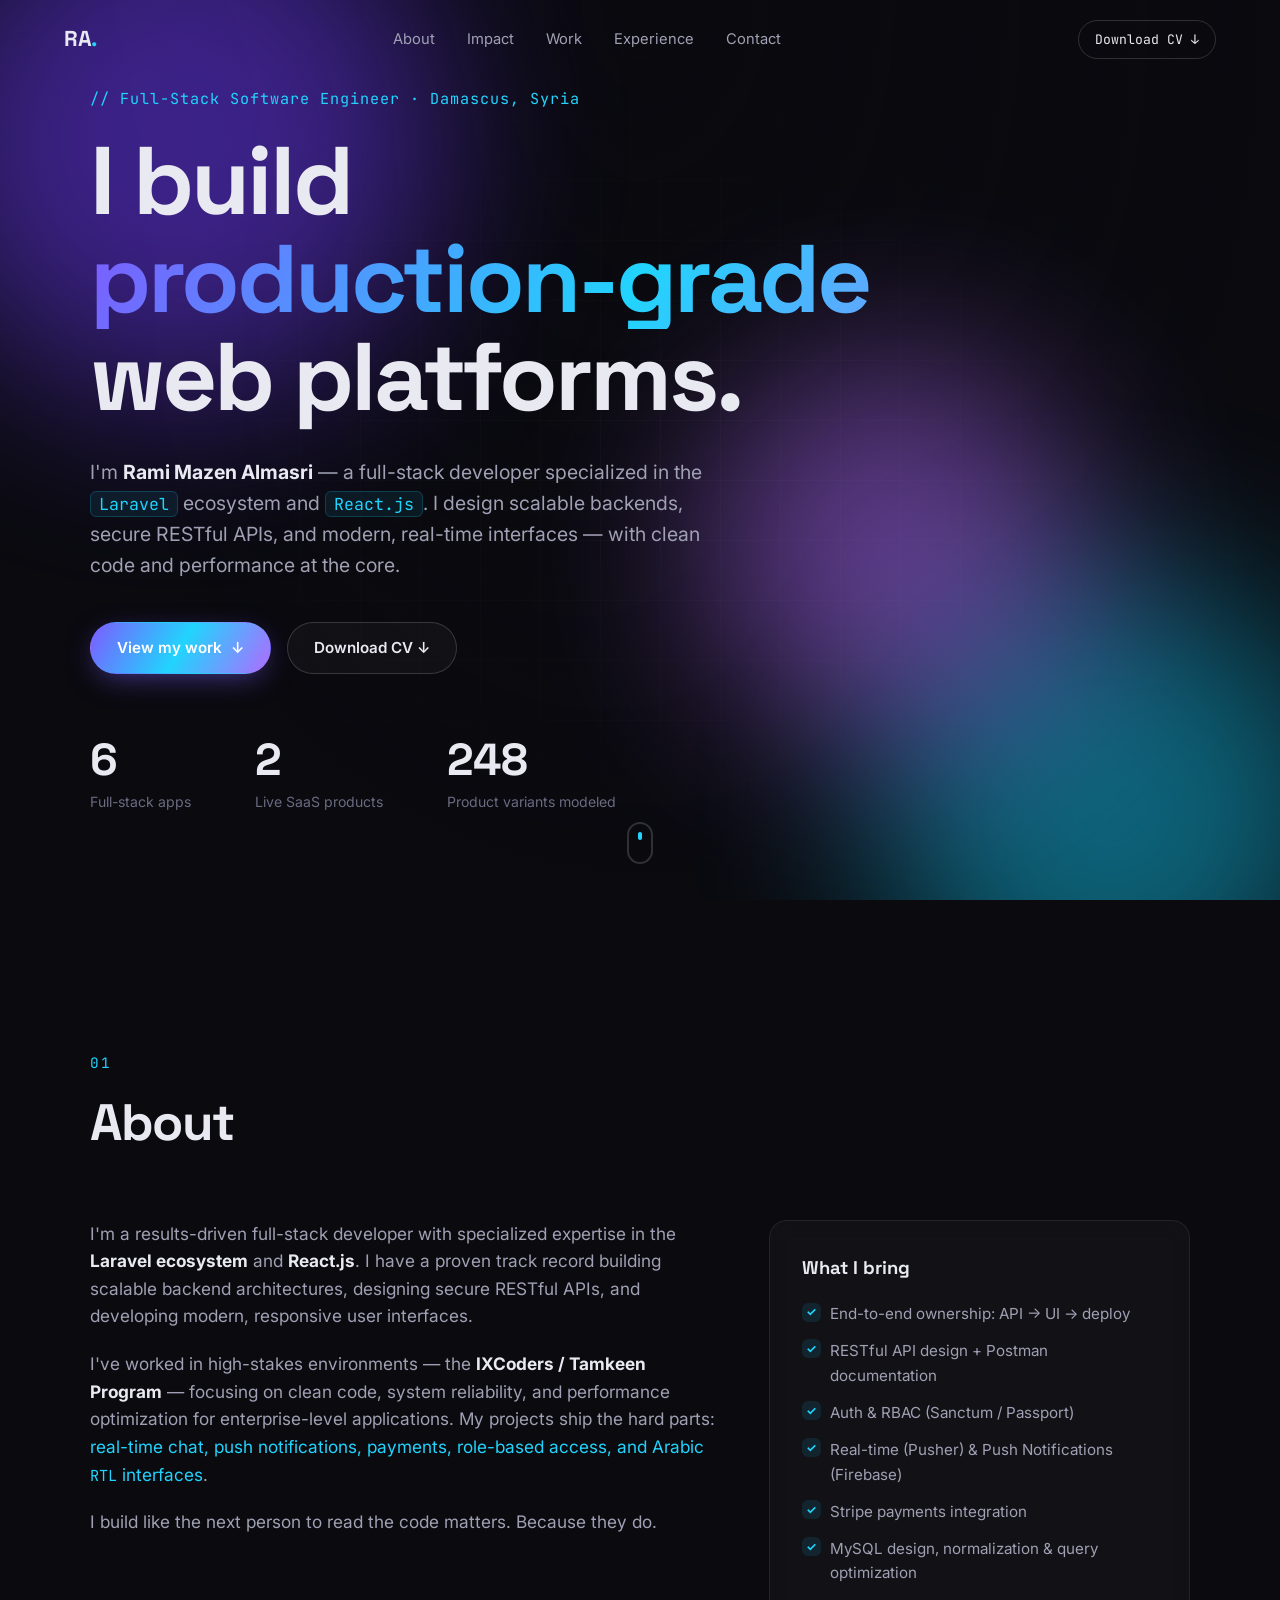
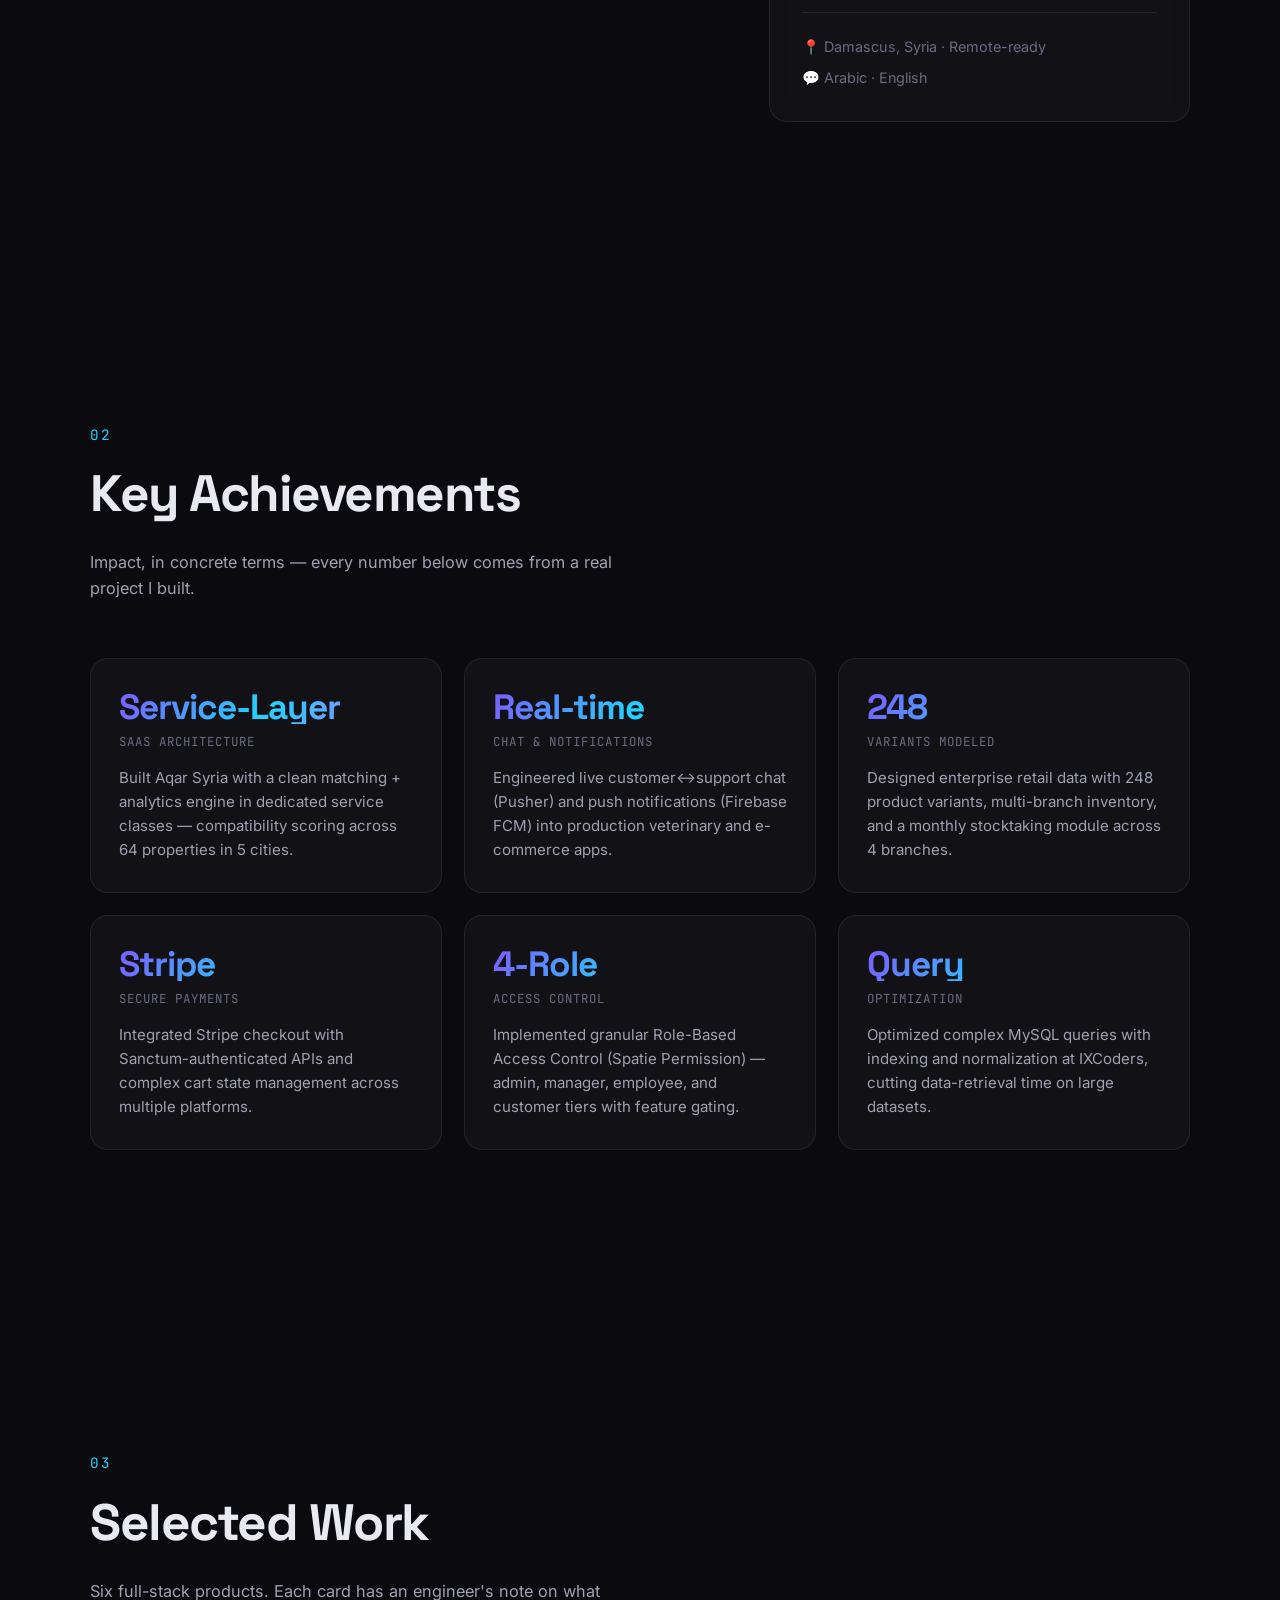
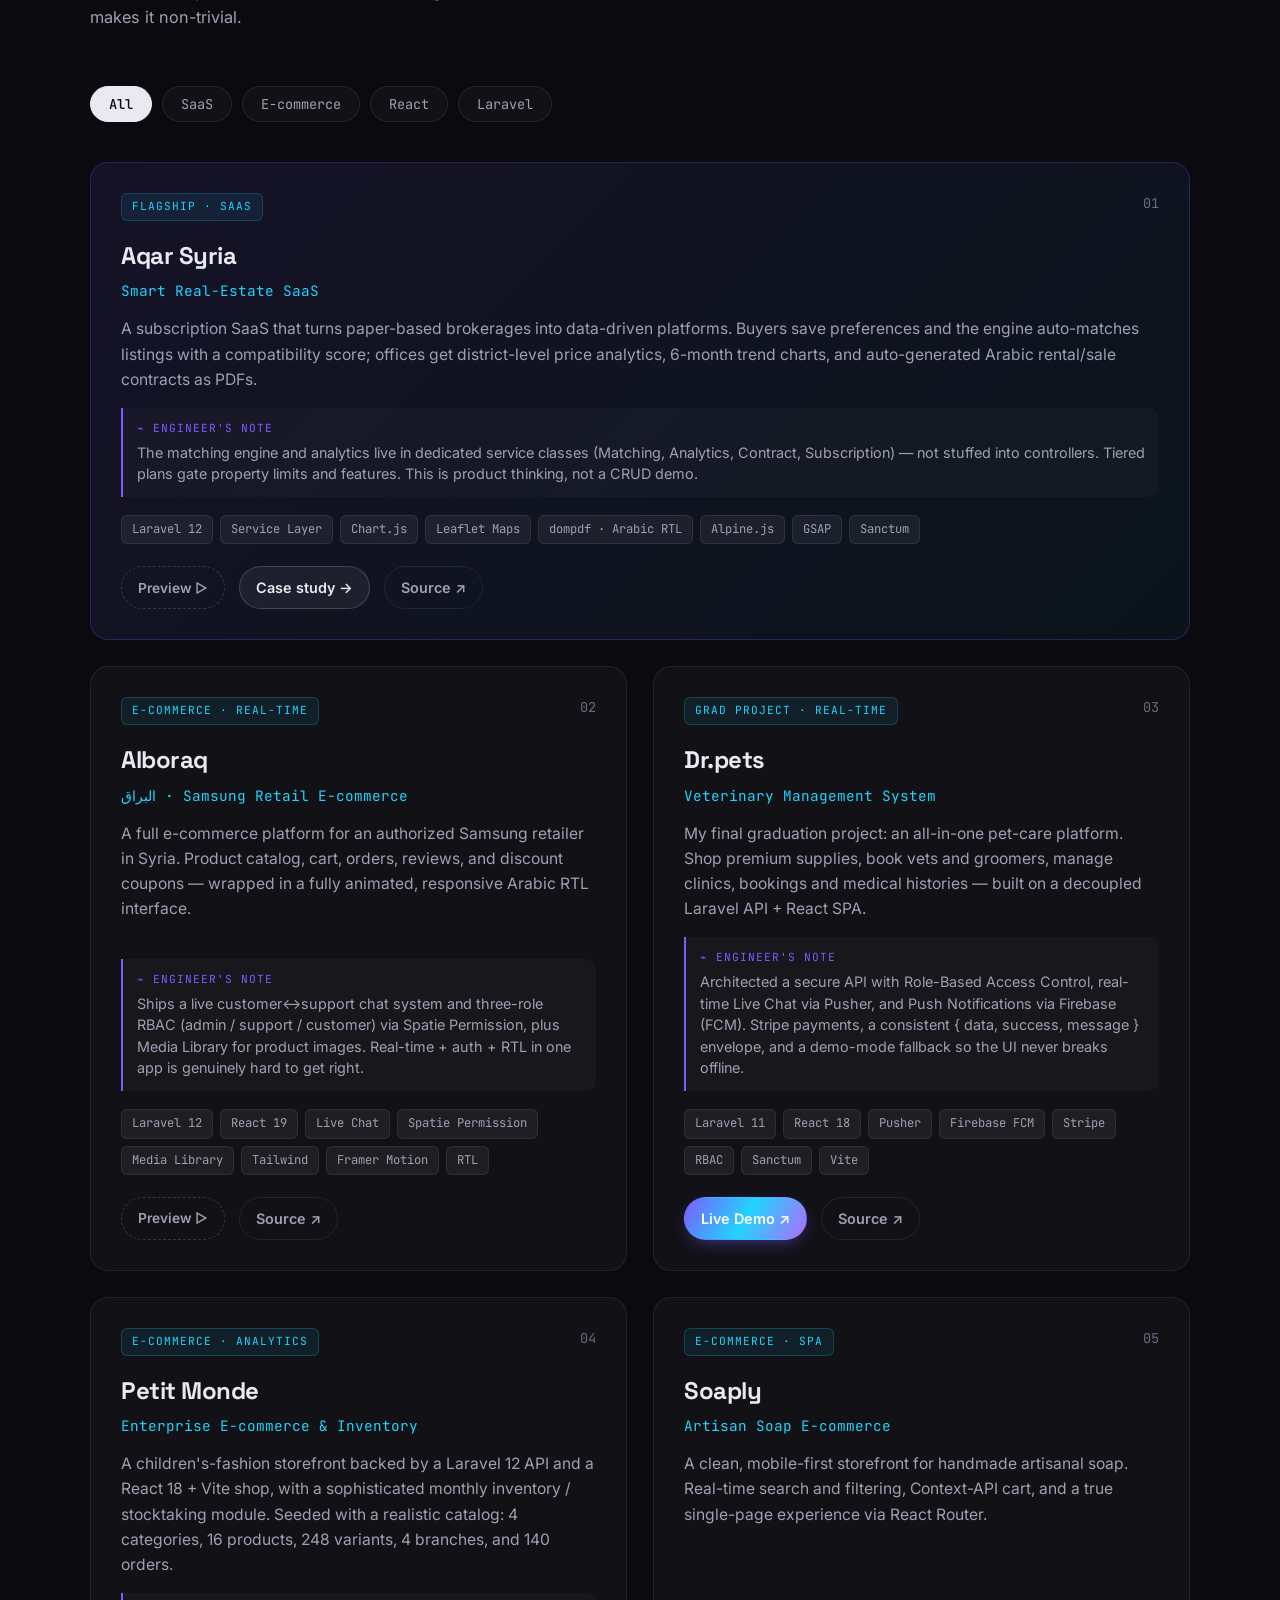
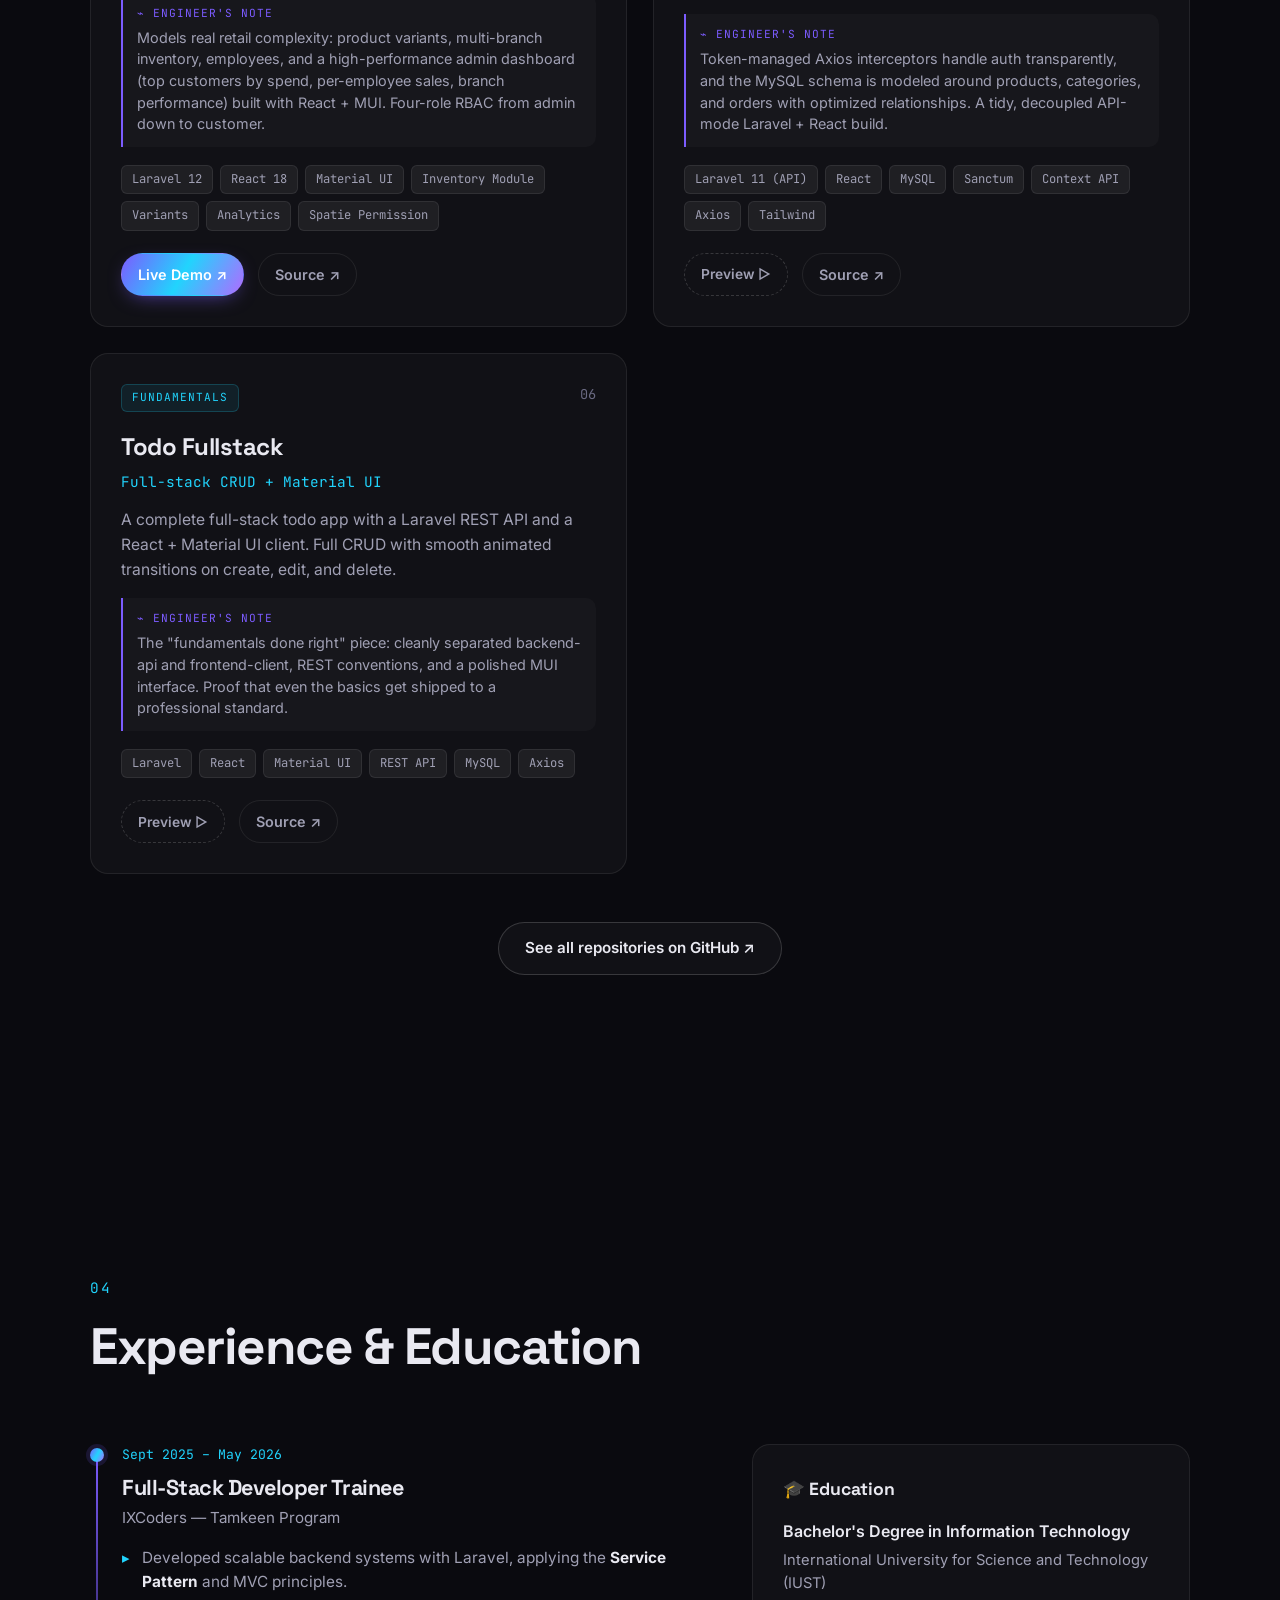
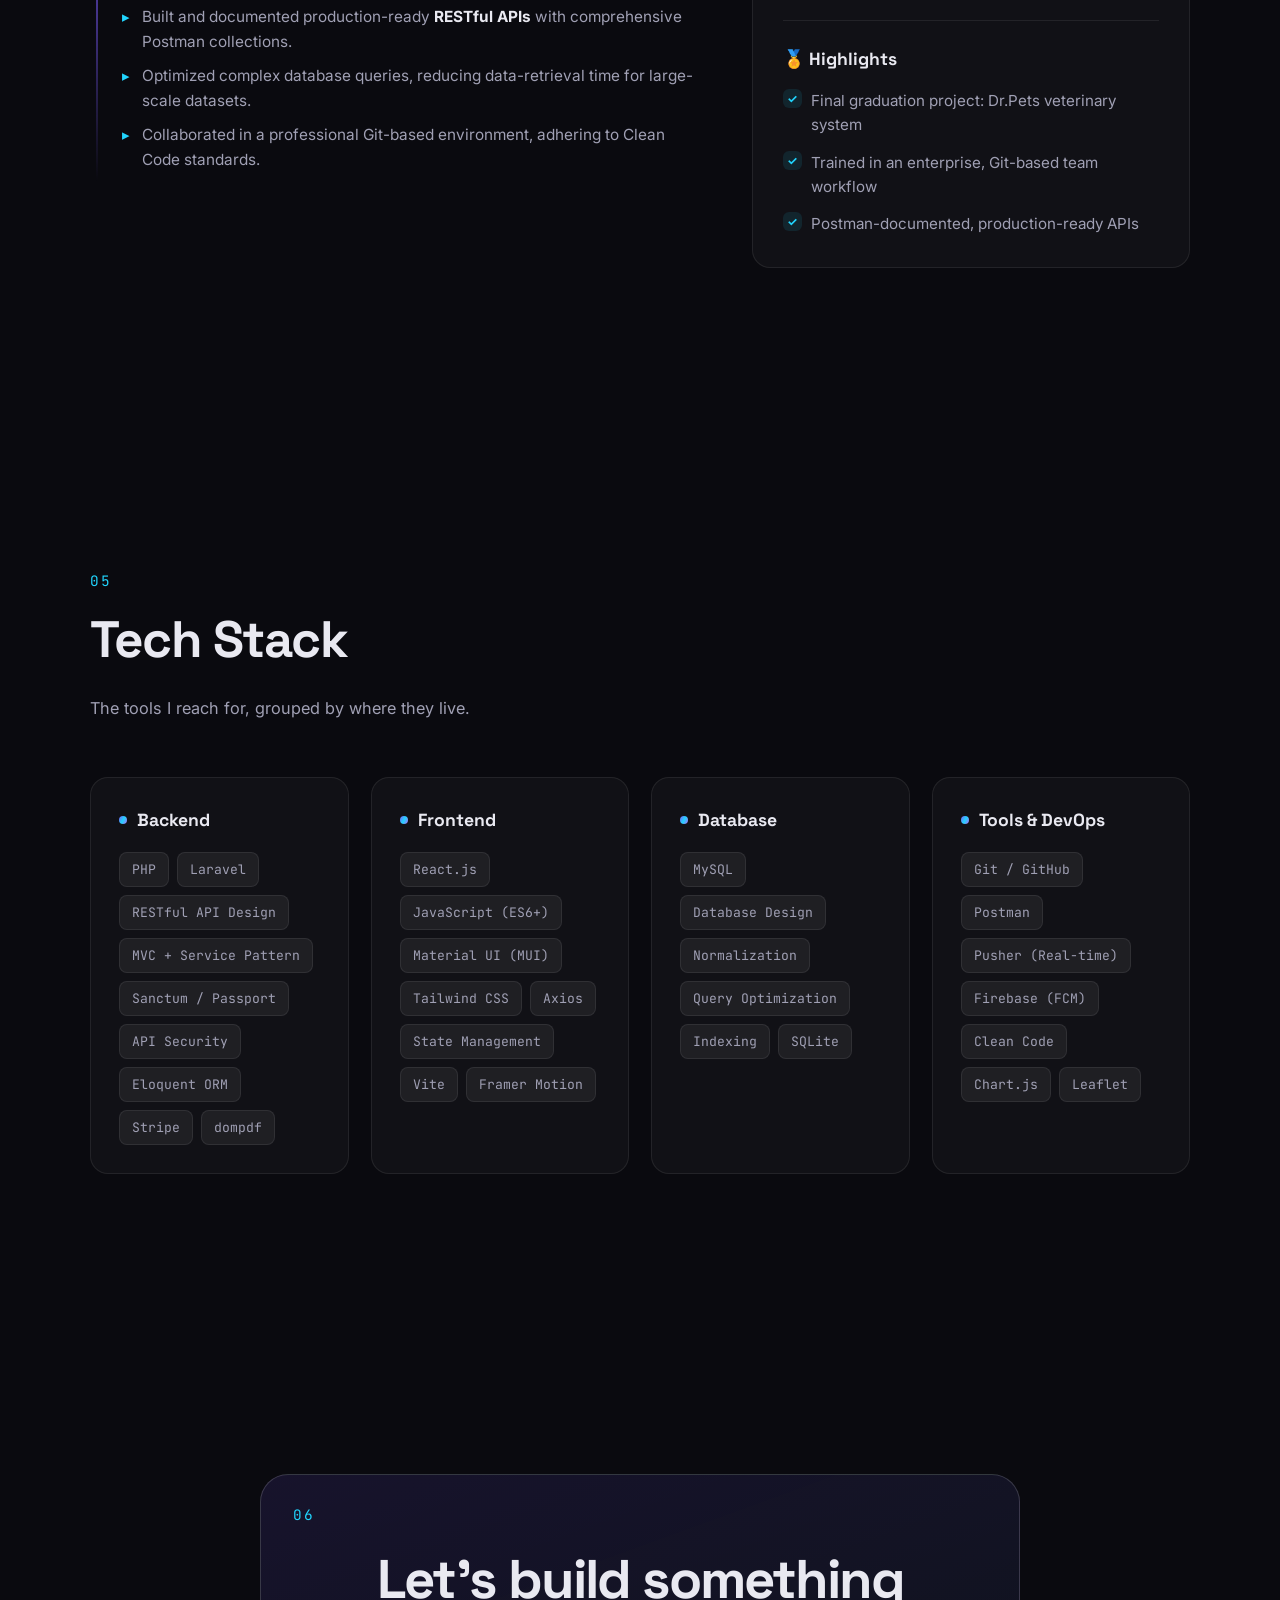
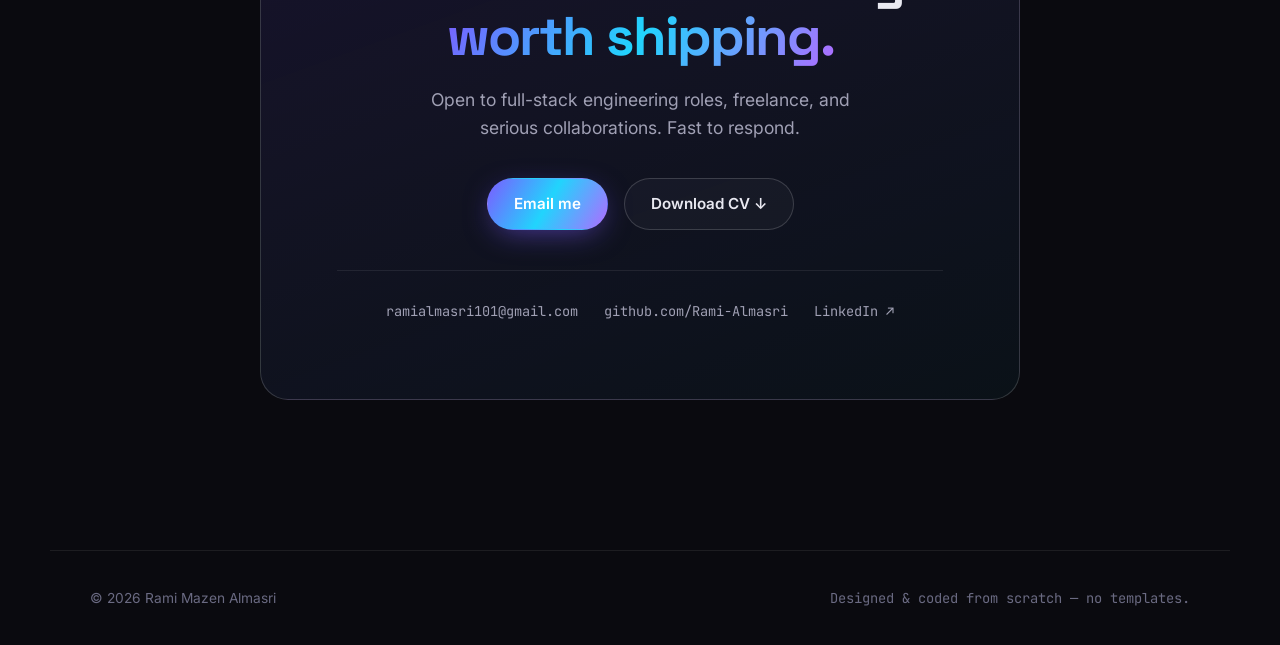
==== index.html @ 793adbaf "Rami Almasri portfolio: site, live demos, CV, project READMEs" ====
<!DOCTYPE html>
<html lang="en">
<head>
  <meta charset="UTF-8" />
  <meta name="viewport" content="width=device-width, initial-scale=1.0" />
  <title>Rami Almasri — Full-Stack Engineer (Laravel · React)</title>
  <meta name="description" content="Rami Mazen Almasri — Full-Stack Software Engineer (Laravel & React.js) based in Damascus. I build scalable SaaS, e-commerce, and real-time platforms." />
  <meta name="author" content="Rami Mazen Almasri" />

  <meta property="og:title" content="Rami Almasri — Full-Stack Engineer" />
  <meta property="og:description" content="I build production-grade SaaS, e-commerce, and real-time platforms with Laravel & React." />
  <meta property="og:type" content="website" />
  <meta name="theme-color" content="#0a0a0f" />

  <link rel="preconnect" href="https://fonts.googleapis.com" />
  <link rel="preconnect" href="https://fonts.gstatic.com" crossorigin />
  <link href="https://fonts.googleapis.com/css2?family=Space+Grotesk:wght@400;500;600;700&family=Inter:wght@400;500;600&family=JetBrains+Mono:wght@400;500&display=swap" rel="stylesheet" />
  <link rel="stylesheet" href="styles.css?v=3" />
  <link rel="icon" href="data:image/svg+xml,<svg xmlns='http://www.w3.org/2000/svg' viewBox='0 0 100 100'><text y='.9em' font-size='90'>⚡</text></svg>" />
</head>
<body>
  <div class="bg-mesh" aria-hidden="true">
    <div class="orb orb-1"></div>
    <div class="orb orb-2"></div>
    <div class="orb orb-3"></div>
    <div class="grid-overlay"></div>
  </div>

  <div class="scroll-progress" id="scrollProgress" aria-hidden="true"></div>

  <!-- Navbar -->
  <header class="nav" id="nav">
    <a href="#hero" class="nav-logo">RA<span>.</span></a>
    <nav class="nav-links" aria-label="Primary">
      <a href="#about">About</a>
      <a href="#achievements">Impact</a>
      <a href="#work">Work</a>
      <a href="#experience">Experience</a>
      <a href="#contact">Contact</a>
    </nav>
    <a href="Rami_Almasri_CV.pdf" download class="nav-cta">Download CV ↓</a>
    <button class="nav-burger" id="navBurger" aria-label="Toggle menu"><span></span><span></span><span></span></button>
  </header>

  <!-- HERO -->
  <section class="hero" id="hero">
    <div class="hero-inner">
      <p class="hero-eyebrow reveal">// Full-Stack Software Engineer · Damascus, Syria</p>
      <h1 class="hero-title">
        <span class="reveal" style="--d:.05s">I build</span>
        <span class="reveal grad" style="--d:.15s">production-grade</span>
        <span class="reveal" style="--d:.25s">web platforms.</span>
      </h1>
      <p class="hero-sub reveal" style="--d:.4s">
        I'm <strong>Rami Mazen Almasri</strong> — a full-stack developer specialized in the
        <span class="tag-inline">Laravel</span> ecosystem and <span class="tag-inline">React.js</span>.
        I design scalable backends, secure RESTful APIs, and modern, real-time interfaces — with clean code and performance at the core.
      </p>
      <div class="hero-actions reveal" style="--d:.55s">
        <a href="#work" class="btn btn-primary">View my work <span>↓</span></a>
        <a href="Rami_Almasri_CV.pdf" download class="btn btn-ghost">Download CV ↓</a>
      </div>
      <div class="hero-stats reveal" style="--d:.7s">
        <div class="stat"><span class="stat-num" data-count="6">0</span><span class="stat-label">Full-stack apps</span></div>
        <div class="stat"><span class="stat-num" data-count="2">0</span><span class="stat-label">Live SaaS products</span></div>
        <div class="stat"><span class="stat-num" data-count="248">0</span><span class="stat-label">Product variants modeled</span></div>
      </div>
    </div>
    <a href="#about" class="hero-scroll" aria-label="Scroll down"><span></span></a>
  </section>

  <!-- ABOUT -->
  <section class="section" id="about">
    <div class="section-head reveal">
      <span class="section-index">01</span>
      <h2 class="section-title">About</h2>
    </div>
    <div class="about-grid">
      <div class="about-text reveal">
        <p>I'm a results-driven full-stack developer with specialized expertise in the <strong>Laravel ecosystem</strong> and <strong>React.js</strong>. I have a proven track record building scalable backend architectures, designing secure RESTful APIs, and developing modern, responsive user interfaces.</p>
        <p>I've worked in high-stakes environments — the <strong>IXCoders / Tamkeen Program</strong> — focusing on clean code, system reliability, and performance optimization for enterprise-level applications. My projects ship the hard parts: <em>real-time chat, push notifications, payments, role-based access, and Arabic <span class="mono">RTL</span> interfaces</em>.</p>
        <p>I build like the next person to read the code matters. Because they do.</p>
      </div>
      <aside class="about-card reveal">
        <h3>What I bring</h3>
        <ul class="check-list">
          <li>End-to-end ownership: API → UI → deploy</li>
          <li>RESTful API design + Postman documentation</li>
          <li>Auth &amp; RBAC (Sanctum / Passport)</li>
          <li>Real-time (Pusher) &amp; Push Notifications (Firebase)</li>
          <li>Stripe payments integration</li>
          <li>MySQL design, normalization &amp; query optimization</li>
        </ul>
        <div class="about-meta">
          <span>📍 Damascus, Syria · Remote-ready</span>
          <span>💬 Arabic · English</span>
        </div>
      </aside>
    </div>
  </section>

  <!-- KEY ACHIEVEMENTS / IMPACT -->
  <section class="section" id="achievements">
    <div class="section-head reveal">
      <span class="section-index">02</span>
      <h2 class="section-title">Key Achievements</h2>
      <p class="section-desc">Impact, in concrete terms — every number below comes from a real project I built.</p>
    </div>
    <div class="impact-grid" id="impactGrid"><!-- injected by script.js --></div>
  </section>

  <!-- WORK -->
  <section class="section" id="work">
    <div class="section-head reveal">
      <span class="section-index">03</span>
      <h2 class="section-title">Selected Work</h2>
      <p class="section-desc">Six full-stack products. Each card has an engineer's note on what makes it non-trivial.</p>
    </div>

    <div class="filters reveal" id="filters">
      <button class="filter active" data-filter="all">All</button>
      <button class="filter" data-filter="saas">SaaS</button>
      <button class="filter" data-filter="ecommerce">E-commerce</button>
      <button class="filter" data-filter="react">React</button>
      <button class="filter" data-filter="laravel">Laravel</button>
    </div>

    <div class="projects" id="projects"><!-- injected by script.js --></div>

    <div class="work-more reveal">
      <a href="https://github.com/Rami-Almasri?tab=repositories" target="_blank" rel="noopener" class="btn btn-ghost">
        See all repositories on GitHub ↗
      </a>
    </div>
  </section>

  <!-- EXPERIENCE + EDUCATION -->
  <section class="section" id="experience">
    <div class="section-head reveal">
      <span class="section-index">04</span>
      <h2 class="section-title">Experience &amp; Education</h2>
    </div>
    <div class="xp-grid">
      <div class="timeline reveal">
        <div class="timeline-item">
          <div class="timeline-dot"></div>
          <div class="timeline-period">Sept 2025 – May 2026</div>
          <h3>Full-Stack Developer Trainee</h3>
          <div class="timeline-org">IXCoders — Tamkeen Program</div>
          <ul>
            <li>Developed scalable backend systems with Laravel, applying the <strong>Service Pattern</strong> and MVC principles.</li>
            <li>Built and documented production-ready <strong>RESTful APIs</strong> with comprehensive Postman collections.</li>
            <li>Optimized complex database queries, reducing data-retrieval time for large-scale datasets.</li>
            <li>Collaborated in a professional Git-based environment, adhering to Clean Code standards.</li>
          </ul>
        </div>
      </div>
      <aside class="edu-card reveal">
        <h3>🎓 Education</h3>
        <div class="edu-item">
          <div class="edu-degree">Bachelor's Degree in Information Technology</div>
          <div class="edu-school">International University for Science and Technology (IUST)</div>
        </div>
        <div class="edu-divider"></div>
        <h3>🏅 Highlights</h3>
        <ul class="check-list">
          <li>Final graduation project: Dr.Pets veterinary system</li>
          <li>Trained in an enterprise, Git-based team workflow</li>
          <li>Postman-documented, production-ready APIs</li>
        </ul>
      </aside>
    </div>
  </section>

  <!-- STACK -->
  <section class="section" id="stack">
    <div class="section-head reveal">
      <span class="section-index">05</span>
      <h2 class="section-title">Tech Stack</h2>
      <p class="section-desc">The tools I reach for, grouped by where they live.</p>
    </div>
    <div class="stack-grid" id="stackGrid"><!-- injected by script.js --></div>
  </section>

  <!-- CONTACT -->
  <section class="section contact" id="contact">
    <div class="contact-card reveal">
      <span class="section-index">06</span>
      <h2 class="contact-title">Let's build something<br /><span class="grad">worth shipping.</span></h2>
      <p class="contact-sub">Open to full-stack engineering roles, freelance, and serious collaborations. Fast to respond.</p>
      <div class="contact-actions">
        <a href="mailto:ramialmasri101@gmail.com" class="btn btn-primary">Email me</a>
        <a href="Rami_Almasri_CV.pdf" download class="btn btn-ghost">Download CV ↓</a>
      </div>
      <div class="contact-links">
        <a href="mailto:ramialmasri101@gmail.com">ramialmasri101@gmail.com</a>
        <a href="https://github.com/Rami-Almasri" target="_blank" rel="noopener">github.com/Rami-Almasri</a>
        <a href="https://linkedin.com/in/rami-almasri-0a7155377" target="_blank" rel="noopener">LinkedIn ↗</a>
      </div>
    </div>
  </section>

  <footer class="footer">
    <span>© <span id="year"></span> Rami Mazen Almasri</span>
    <span class="footer-built">Designed &amp; coded from scratch — no templates.</span>
  </footer>

  <!-- CASE STUDY MODAL (Aqar Syria) -->
  <div class="modal" id="caseModal" aria-hidden="true">
    <div class="modal-backdrop" data-close></div>
    <div class="modal-panel" role="dialog" aria-modal="true" aria-labelledby="caseTitle">
      <button class="modal-close" data-close aria-label="Close">×</button>
      <div class="modal-body" id="caseBody"><!-- injected by script.js --></div>
    </div>
  </div>

  <script src="script.js?v=3"></script>
</body>
</html>
---- styles.css ----
/* ============================================================
   Rami Almasri — Portfolio
   Hand-built. No CSS framework. No build step.
   ============================================================ */

:root {
  --bg: #0a0a0f;
  --bg-soft: #11111a;
  --surface: rgba(255, 255, 255, 0.03);
  --surface-2: rgba(255, 255, 255, 0.06);
  --border: rgba(255, 255, 255, 0.08);
  --border-strong: rgba(255, 255, 255, 0.16);
  --text: #e9e9f1;
  --text-dim: #a0a0b4;
  --text-faint: #6a6a82;
  --accent: #7c5cff;
  --accent-2: #21d4fd;
  --accent-3: #ff4dd8;
  --grad: linear-gradient(120deg, #7c5cff 0%, #21d4fd 50%, #b06bff 100%);
  --radius: 18px;
  --maxw: 1180px;
  --font-display: 'Space Grotesk', sans-serif;
  --font-body: 'Inter', sans-serif;
  --font-mono: 'JetBrains Mono', monospace;
}

* { margin: 0; padding: 0; box-sizing: border-box; }

html { scroll-behavior: smooth; }

body {
  background: var(--bg);
  color: var(--text);
  font-family: var(--font-body);
  line-height: 1.6;
  overflow-x: hidden;
  -webkit-font-smoothing: antialiased;
}

::selection { background: var(--accent); color: #fff; }

a { color: inherit; text-decoration: none; }

/* ---------- Animated background ---------- */
.bg-mesh {
  position: fixed; inset: 0; z-index: -2; overflow: hidden;
  background: radial-gradient(ellipse at top, #15152400 0%, var(--bg) 70%);
}
.orb {
  position: absolute; border-radius: 50%; filter: blur(90px); opacity: 0.5;
  animation: float 22s ease-in-out infinite;
}
.orb-1 { width: 520px; height: 520px; background: #6e3bff; top: -120px; left: -80px; }
.orb-2 { width: 460px; height: 460px; background: #0fb9e0; bottom: -140px; right: -60px; animation-delay: -7s; }
.orb-3 { width: 380px; height: 380px; background: #b06bff; top: 40%; left: 55%; animation-delay: -14s; }
@keyframes float {
  0%, 100% { transform: translate(0, 0) scale(1); }
  33% { transform: translate(60px, -40px) scale(1.1); }
  66% { transform: translate(-40px, 50px) scale(0.95); }
}
.grid-overlay {
  position: absolute; inset: 0;
  background-image:
    linear-gradient(rgba(255,255,255,.025) 1px, transparent 1px),
    linear-gradient(90deg, rgba(255,255,255,.025) 1px, transparent 1px);
  background-size: 60px 60px;
  mask-image: radial-gradient(ellipse at center, #000 0%, transparent 75%);
}

/* ---------- Scroll progress ---------- */
.scroll-progress {
  position: fixed; top: 0; left: 0; height: 3px; width: 0%;
  background: var(--grad); z-index: 100; transition: width .1s linear;
  box-shadow: 0 0 12px rgba(124,92,255,.6);
}

/* ---------- Navbar ---------- */
.nav {
  position: fixed; top: 0; left: 0; right: 0; z-index: 90;
  display: flex; align-items: center; justify-content: space-between;
  padding: 20px clamp(20px, 5vw, 64px);
  transition: background .35s, padding .35s, border-color .35s;
  border-bottom: 1px solid transparent;
}
.nav.scrolled {
  background: rgba(10,10,15,.72);
  backdrop-filter: blur(16px);
  border-bottom: 1px solid var(--border);
  padding: 14px clamp(20px, 5vw, 64px);
}
.nav-logo {
  font-family: var(--font-display); font-weight: 700; font-size: 1.35rem; letter-spacing: -.5px;
}
.nav-logo span { color: var(--accent-2); }
.nav-links { display: flex; gap: 32px; }
.nav-links a {
  font-size: .92rem; color: var(--text-dim); position: relative; transition: color .25s;
}
.nav-links a::after {
  content: ''; position: absolute; bottom: -5px; left: 0; width: 0; height: 2px;
  background: var(--grad); transition: width .3s;
}
.nav-links a:hover { color: var(--text); }
.nav-links a:hover::after { width: 100%; }
.nav-cta {
  font-family: var(--font-mono); font-size: .82rem; padding: 8px 16px;
  border: 1px solid var(--border-strong); border-radius: 100px; color: var(--text);
  transition: all .25s;
}
.nav-cta:hover { background: var(--surface-2); border-color: var(--accent-2); transform: translateY(-1px); }
.nav-burger { display: none; flex-direction: column; gap: 5px; background: none; border: 0; cursor: pointer; }
.nav-burger span { width: 24px; height: 2px; background: var(--text); transition: .3s; }

/* ---------- Layout ---------- */
.section { max-width: var(--maxw); margin: 0 auto; padding: clamp(80px, 12vw, 150px) clamp(20px, 5vw, 40px); }
.section-head { margin-bottom: 56px; }
.section-index { font-family: var(--font-mono); color: var(--accent-2); font-size: .9rem; letter-spacing: 2px; }
.section-title {
  font-family: var(--font-display); font-size: clamp(2rem, 5vw, 3.2rem); font-weight: 700;
  letter-spacing: -1.5px; margin-top: 6px;
}
.section-desc { color: var(--text-dim); max-width: 560px; margin-top: 14px; font-size: 1.02rem; }

.grad {
  background: var(--grad); -webkit-background-clip: text; background-clip: text;
  -webkit-text-fill-color: transparent;
}

/* ---------- Hero ---------- */
.hero {
  min-height: 100vh; display: flex; flex-direction: column; justify-content: center;
  max-width: var(--maxw); margin: 0 auto; padding: 0 clamp(20px, 5vw, 40px); position: relative;
}
.hero-eyebrow {
  font-family: var(--font-mono); color: var(--accent-2); font-size: .95rem; letter-spacing: 1px; margin-bottom: 22px;
}
.hero-title {
  font-family: var(--font-display); font-weight: 700;
  font-size: clamp(2.6rem, 8.5vw, 6rem); line-height: 1.02; letter-spacing: -3px;
}
.hero-title span { display: block; }
.hero-sub {
  margin-top: 30px; max-width: 620px; font-size: clamp(1rem, 2.4vw, 1.22rem); color: var(--text-dim);
}
.hero-sub strong { color: var(--text); }
.tag-inline {
  font-family: var(--font-mono); font-size: .85em; color: var(--accent-2);
  background: rgba(33,212,253,.08); padding: 1px 8px; border-radius: 6px; border: 1px solid rgba(33,212,253,.2);
}
.hero-actions { display: flex; gap: 16px; margin-top: 40px; flex-wrap: wrap; }
.hero-stats { display: flex; gap: clamp(28px, 6vw, 64px); margin-top: 64px; flex-wrap: wrap; }
.stat { display: flex; flex-direction: column; }
.stat-num { font-family: var(--font-display); font-size: clamp(2rem, 5vw, 2.8rem); font-weight: 700; line-height: 1; }
.stat-label { color: var(--text-faint); font-size: .88rem; margin-top: 8px; }
.hero-scroll {
  position: absolute; bottom: 36px; left: 50%; transform: translateX(-50%);
  width: 26px; height: 42px; border: 2px solid var(--border-strong); border-radius: 14px;
}
.hero-scroll span {
  position: absolute; top: 8px; left: 50%; transform: translateX(-50%);
  width: 4px; height: 8px; background: var(--accent-2); border-radius: 4px; animation: scrolldot 1.6s infinite;
}
@keyframes scrolldot { 0% { opacity: 0; top: 8px; } 40% { opacity: 1; } 80% { opacity: 0; top: 22px; } 100% { opacity: 0; } }

/* ---------- Buttons ---------- */
.btn {
  display: inline-flex; align-items: center; gap: 9px; padding: 13px 26px; border-radius: 100px;
  font-weight: 600; font-size: .95rem; cursor: pointer; transition: all .28s cubic-bezier(.2,.8,.2,1);
  border: 1px solid transparent;
}
.btn span { transition: transform .28s; }
.btn-primary { background: var(--grad); color: #fff; box-shadow: 0 8px 30px -8px rgba(124,92,255,.6); }
.btn-primary:hover { transform: translateY(-3px); box-shadow: 0 14px 40px -10px rgba(124,92,255,.8); }
.btn-primary:hover span { transform: translateY(3px); }
.btn-ghost { border-color: var(--border-strong); color: var(--text); background: var(--surface); }
.btn-ghost:hover { background: var(--surface-2); border-color: var(--accent-2); transform: translateY(-3px); }

/* ---------- About ---------- */
.about-grid { display: grid; grid-template-columns: 1.5fr 1fr; gap: 48px; align-items: start; }
.about-text p { color: var(--text-dim); font-size: 1.08rem; margin-bottom: 20px; }
.about-text strong { color: var(--text); }
.about-text em { color: var(--accent-2); font-style: normal; }
.mono { font-family: var(--font-mono); font-size: .88em; color: var(--accent-2); }
.about-card {
  background: var(--surface); border: 1px solid var(--border); border-radius: var(--radius);
  padding: 32px; backdrop-filter: blur(10px); position: sticky; top: 100px;
}
.about-card h3 { font-family: var(--font-display); font-size: 1.15rem; margin-bottom: 20px; }
.check-list { list-style: none; display: flex; flex-direction: column; gap: 13px; }
.check-list li { position: relative; padding-left: 28px; color: var(--text-dim); font-size: .95rem; }
.check-list li::before {
  content: '✓'; position: absolute; left: 0; top: 0; color: var(--accent-2);
  font-weight: 700; background: rgba(33,212,253,.1); width: 19px; height: 19px;
  display: flex; align-items: center; justify-content: center; border-radius: 6px; font-size: .75rem;
}
.about-meta { margin-top: 26px; padding-top: 22px; border-top: 1px solid var(--border); display: flex; flex-direction: column; gap: 8px; color: var(--text-faint); font-size: .9rem; }

/* ---------- Filters ---------- */
.filters { display: flex; gap: 10px; flex-wrap: wrap; margin-bottom: 40px; }
.filter {
  font-family: var(--font-mono); font-size: .85rem; padding: 8px 18px; border-radius: 100px;
  background: var(--surface); border: 1px solid var(--border); color: var(--text-dim); cursor: pointer; transition: all .25s;
}
.filter:hover { color: var(--text); border-color: var(--border-strong); }
.filter.active { background: var(--text); color: var(--bg); border-color: var(--text); font-weight: 500; }

/* ---------- Projects ---------- */
.projects { display: grid; grid-template-columns: repeat(2, 1fr); gap: 26px; }
.project {
  background: var(--surface); border: 1px solid var(--border); border-radius: var(--radius);
  padding: 30px; position: relative; overflow: hidden; transition: transform .4s cubic-bezier(.2,.8,.2,1), border-color .4s;
  display: flex; flex-direction: column;
}
.project::before {
  content: ''; position: absolute; inset: 0; opacity: 0; transition: opacity .4s;
  background: radial-gradient(600px circle at var(--mx, 50%) var(--my, 0%), rgba(124,92,255,.10), transparent 40%);
}
.project:hover { transform: translateY(-6px); border-color: var(--border-strong); }
.project:hover::before { opacity: 1; }
.project.featured { grid-column: span 2; background: linear-gradient(135deg, rgba(124,92,255,.10), rgba(33,212,253,.05)); border-color: rgba(124,92,255,.25); }
.project.hide { display: none; }

.project-top { display: flex; align-items: flex-start; justify-content: space-between; gap: 16px; margin-bottom: 16px; }
.project-badge {
  font-family: var(--font-mono); font-size: .7rem; letter-spacing: 1px; text-transform: uppercase;
  color: var(--accent-2); background: rgba(33,212,253,.08); border: 1px solid rgba(33,212,253,.2);
  padding: 4px 10px; border-radius: 6px; white-space: nowrap;
}
.project-num { font-family: var(--font-mono); color: var(--text-faint); font-size: .85rem; }
.project h3 { font-family: var(--font-display); font-size: 1.5rem; letter-spacing: -.5px; margin-bottom: 4px; }
.project .sub { color: var(--accent-2); font-size: .9rem; font-family: var(--font-mono); margin-bottom: 14px; }
.project p.desc { color: var(--text-dim); font-size: .98rem; margin-bottom: 16px; flex-grow: 1; }

.project-note {
  background: rgba(255,255,255,.025); border-left: 2px solid var(--accent);
  padding: 12px 14px; border-radius: 0 10px 10px 0; margin-bottom: 18px;
}
.project-note span { font-family: var(--font-mono); font-size: .7rem; color: var(--accent); letter-spacing: 1px; display: block; margin-bottom: 4px; }
.project-note p { color: var(--text-dim); font-size: .9rem; line-height: 1.5; }

.project-tags { display: flex; flex-wrap: wrap; gap: 7px; margin-bottom: 22px; }
.project-tags span {
  font-family: var(--font-mono); font-size: .76rem; color: var(--text-dim);
  background: var(--surface-2); padding: 4px 10px; border-radius: 6px; border: 1px solid var(--border);
}
.project-links { display: flex; gap: 14px; margin-top: auto; }
.project-links a {
  font-size: .9rem; font-weight: 600; display: inline-flex; align-items: center; gap: 6px; color: var(--text);
  transition: color .25s;
}
.project-links a:hover { color: var(--accent-2); }
.project-links a.muted { color: var(--text-faint); }

.work-more { text-align: center; margin-top: 48px; }

/* ---------- Stack ---------- */
.stack-grid { display: grid; grid-template-columns: repeat(auto-fit, minmax(230px, 1fr)); gap: 22px; }
.stack-col {
  background: var(--surface); border: 1px solid var(--border); border-radius: var(--radius); padding: 28px;
}
.stack-col h3 { font-family: var(--font-display); font-size: 1.1rem; margin-bottom: 18px; display: flex; align-items: center; gap: 10px; }
.stack-col h3 i { width: 8px; height: 8px; border-radius: 50%; background: var(--grad); display: inline-block; }
.stack-list { display: flex; flex-wrap: wrap; gap: 8px; }
.stack-list span {
  font-family: var(--font-mono); font-size: .82rem; padding: 6px 12px; border-radius: 8px;
  background: var(--surface-2); border: 1px solid var(--border); color: var(--text-dim); transition: all .25s;
}
.stack-list span:hover { color: var(--text); border-color: var(--accent-2); transform: translateY(-2px); }

/* ---------- Contact ---------- */
.contact { display: flex; justify-content: center; }
.contact-card {
  background: linear-gradient(160deg, rgba(124,92,255,.12), rgba(33,212,253,.04));
  border: 1px solid var(--border-strong); border-radius: 28px; padding: clamp(40px, 7vw, 76px);
  text-align: center; max-width: 760px; width: 100%; position: relative; overflow: hidden;
}
.contact-card .section-index { position: absolute; top: 28px; left: 32px; }
.contact-title { font-family: var(--font-display); font-size: clamp(2rem, 6vw, 3.4rem); font-weight: 700; letter-spacing: -2px; line-height: 1.05; margin-bottom: 20px; }
.contact-sub { color: var(--text-dim); font-size: 1.1rem; max-width: 460px; margin: 0 auto 36px; }
.contact-actions { display: flex; gap: 16px; justify-content: center; flex-wrap: wrap; }
.contact-links { display: flex; gap: 26px; justify-content: center; flex-wrap: wrap; margin-top: 40px; padding-top: 30px; border-top: 1px solid var(--border); }
.contact-links a { font-family: var(--font-mono); font-size: .85rem; color: var(--text-dim); transition: color .25s; }
.contact-links a:hover { color: var(--accent-2); }
.contact-links a[data-placeholder] { color: var(--text-faint); border-bottom: 1px dashed var(--text-faint); }

/* ---------- Footer ---------- */
.footer {
  max-width: var(--maxw); margin: 0 auto; padding: 36px clamp(20px, 5vw, 40px);
  border-top: 1px solid var(--border); display: flex; justify-content: space-between; flex-wrap: wrap; gap: 12px;
  color: var(--text-faint); font-size: .86rem;
}
.footer-built { font-family: var(--font-mono); }

/* ---------- Reveal animation ---------- */
.reveal { opacity: 0; transform: translateY(28px); transition: opacity .8s cubic-bezier(.2,.8,.2,1), transform .8s cubic-bezier(.2,.8,.2,1); transition-delay: var(--d, 0s); }
.reveal.in { opacity: 1; transform: none; }

/* ---------- Responsive ---------- */
@media (max-width: 880px) {
  .about-grid { grid-template-columns: 1fr; }
  .about-card { position: static; }
  .projects { grid-template-columns: 1fr; }
  .project.featured { grid-column: span 1; }
  .nav-links, .nav-cta { display: none; }
  .nav-burger { display: flex; }
  .nav-links.open {
    display: flex; flex-direction: column; position: absolute; top: 100%; left: 0; right: 0;
    background: rgba(10,10,15,.96); backdrop-filter: blur(16px); padding: 24px clamp(20px,5vw,40px);
    gap: 20px; border-bottom: 1px solid var(--border);
  }
}
@media (prefers-reduced-motion: reduce) {
  * { animation: none !important; transition: none !important; }
  .reveal { opacity: 1; transform: none; }
}

/* ============================================================
   v2 additions: Impact, Experience, Education, Project buttons,
   Case-study modal
   ============================================================ */

/* ---------- Project action buttons ---------- */
.project-links { flex-wrap: wrap; }
.proj-btn {
  font-size: .86rem; font-weight: 600; padding: 9px 16px; border-radius: 100px;
  display: inline-flex; align-items: center; gap: 6px; transition: all .25s; border: 1px solid transparent;
}
.proj-btn.primary { background: var(--grad); color: #fff; box-shadow: 0 6px 20px -8px rgba(124,92,255,.7); }
.proj-btn.primary:hover { transform: translateY(-2px); }
.proj-btn.case { background: var(--surface-2); color: var(--text); border-color: var(--border-strong); }
.proj-btn.case:hover { border-color: var(--accent); color: var(--accent-2); transform: translateY(-2px); }
.proj-btn.ghost { color: var(--text-dim); border-color: var(--border); }
.proj-btn.ghost:hover { color: var(--text); border-color: var(--border-strong); }
button.proj-btn { font-family: inherit; cursor: pointer; }
.proj-btn.pending {
  color: var(--text-dim); border: 1px dashed var(--border-strong); background: transparent;
}
.proj-btn.pending:hover { color: var(--accent-2); border-color: var(--accent-2); }

/* code block inside preview modal */
.cs-code {
  background: #07070d; border: 1px solid var(--border); border-radius: 12px;
  padding: 18px 20px; margin-top: 12px; overflow-x: auto;
}
.cs-code code {
  font-family: var(--font-mono); font-size: .82rem; line-height: 1.7; color: #c9d1e8;
  white-space: pre; display: block;
}
.cs-cta { display: flex; gap: 12px; flex-wrap: wrap; }

/* ---------- Impact / achievements ---------- */
.impact-grid { display: grid; grid-template-columns: repeat(3, 1fr); gap: 22px; }
.impact-card {
  background: var(--surface); border: 1px solid var(--border); border-radius: var(--radius);
  padding: 30px 28px; transition: transform .35s, border-color .35s; position: relative; overflow: hidden;
}
.impact-card::after {
  content: ''; position: absolute; top: 0; left: 0; width: 100%; height: 3px; background: var(--grad);
  transform: scaleX(0); transform-origin: left; transition: transform .4s;
}
.impact-card:hover { transform: translateY(-5px); border-color: var(--border-strong); }
.impact-card:hover::after { transform: scaleX(1); }
.impact-metric { font-family: var(--font-display); font-size: 2.2rem; font-weight: 700; letter-spacing: -1px; line-height: 1; }
.impact-label { font-family: var(--font-mono); font-size: .78rem; letter-spacing: 1px; text-transform: uppercase; color: var(--text-faint); margin: 8px 0 14px; }
.impact-card p { color: var(--text-dim); font-size: .94rem; }

/* ---------- Experience + Education ---------- */
.xp-grid { display: grid; grid-template-columns: 1.4fr 1fr; gap: 48px; align-items: start; }
.timeline { position: relative; }
.timeline-item { position: relative; padding-left: 32px; }
.timeline-item::before {
  content: ''; position: absolute; left: 6px; top: 6px; bottom: -10px; width: 2px;
  background: linear-gradient(var(--accent), transparent);
}
.timeline-dot {
  position: absolute; left: 0; top: 4px; width: 14px; height: 14px; border-radius: 50%;
  background: var(--grad); box-shadow: 0 0 0 4px rgba(124,92,255,.15);
}
.timeline-period { font-family: var(--font-mono); font-size: .82rem; color: var(--accent-2); margin-bottom: 6px; }
.timeline-item h3 { font-family: var(--font-display); font-size: 1.35rem; letter-spacing: -.5px; }
.timeline-org { color: var(--text-dim); font-size: .95rem; margin-bottom: 16px; }
.timeline-item ul { list-style: none; display: flex; flex-direction: column; gap: 10px; }
.timeline-item ul li { position: relative; padding-left: 20px; color: var(--text-dim); font-size: .96rem; }
.timeline-item ul li::before { content: '▸'; position: absolute; left: 0; color: var(--accent-2); }
.timeline-item strong { color: var(--text); }

.edu-card {
  background: var(--surface); border: 1px solid var(--border); border-radius: var(--radius); padding: 30px;
}
.edu-card h3 { font-family: var(--font-display); font-size: 1.1rem; margin-bottom: 16px; }
.edu-degree { font-weight: 600; color: var(--text); }
.edu-school { color: var(--text-dim); font-size: .92rem; margin-top: 4px; }
.edu-divider { height: 1px; background: var(--border); margin: 24px 0; }

/* ---------- Case-study modal ---------- */
.modal {
  position: fixed; inset: 0; z-index: 200; display: flex; align-items: center; justify-content: center;
  padding: 24px; opacity: 0; pointer-events: none; transition: opacity .3s;
}
.modal.open { opacity: 1; pointer-events: auto; }
.modal-backdrop { position: absolute; inset: 0; background: rgba(5,5,9,.78); backdrop-filter: blur(8px); }
.modal-panel {
  position: relative; background: #0e0e17; border: 1px solid var(--border-strong); border-radius: 22px;
  max-width: 760px; width: 100%; max-height: 88vh; overflow-y: auto; padding: clamp(28px, 5vw, 52px);
  transform: translateY(20px) scale(.98); transition: transform .35s cubic-bezier(.2,.8,.2,1);
  box-shadow: 0 40px 120px -20px rgba(0,0,0,.8);
}
.modal.open .modal-panel { transform: none; }
.modal-close {
  position: sticky; top: 0; float: right; margin: -10px -10px 0 0; width: 40px; height: 40px;
  border-radius: 50%; border: 1px solid var(--border-strong); background: var(--surface-2); color: var(--text);
  font-size: 1.5rem; line-height: 1; cursor: pointer; transition: all .25s; z-index: 2;
}
.modal-close:hover { background: var(--accent); border-color: var(--accent); transform: rotate(90deg); }

.cs-tag { font-family: var(--font-mono); font-size: .76rem; letter-spacing: 1px; text-transform: uppercase; color: var(--accent-2); }
.cs-title { font-family: var(--font-display); font-size: clamp(1.7rem, 4vw, 2.4rem); letter-spacing: -1px; line-height: 1.1; margin: 8px 0 16px; }
.cs-lead { color: var(--text-dim); font-size: 1.08rem; margin-bottom: 10px; }
.cs-section { margin-top: 30px; }
.cs-section h3 { font-family: var(--font-display); font-size: 1.18rem; margin-bottom: 10px; color: var(--text); }
.cs-section p { color: var(--text-dim); }
.cs-list { list-style: none; display: flex; flex-direction: column; gap: 11px; margin-top: 10px; }
.cs-list li { position: relative; padding-left: 22px; color: var(--text-dim); font-size: .97rem; }
.cs-list li::before { content: '→'; position: absolute; left: 0; color: var(--accent-2); }
.cs-list strong, .cs-section p strong { color: var(--text); }
.cs-list em, .cs-section p em { color: var(--accent-2); font-style: normal; }
.cs-pills { display: flex; flex-wrap: wrap; gap: 8px; margin-top: 14px; }
.cs-pills span {
  font-family: var(--font-mono); font-size: .8rem; padding: 6px 13px; border-radius: 8px;
  background: rgba(124,92,255,.1); border: 1px solid rgba(124,92,255,.25); color: #c4b6ff;
}
.cs-er { display: grid; grid-template-columns: repeat(2, 1fr); gap: 10px; margin-top: 16px; }
.er-node {
  background: var(--surface); border: 1px solid var(--border); border-left: 3px solid var(--accent-2);
  border-radius: 0 10px 10px 0; padding: 12px 14px; font-weight: 600; font-size: .95rem;
}
.er-node small { display: block; font-weight: 400; color: var(--text-faint); font-family: var(--font-mono); font-size: .76rem; margin-top: 4px; }
.cs-fine { font-size: .85rem; color: var(--text-faint); margin-top: 12px; font-style: italic; }
.cs-cta { margin-top: 34px; }

@media (max-width: 880px) {
  .impact-grid { grid-template-columns: 1fr; }
  .xp-grid { grid-template-columns: 1fr; }
  .cs-er { grid-template-columns: 1fr; }
}
@media (min-width: 881px) and (max-width: 1080px) {
  .impact-grid { grid-template-columns: repeat(2, 1fr); }
}
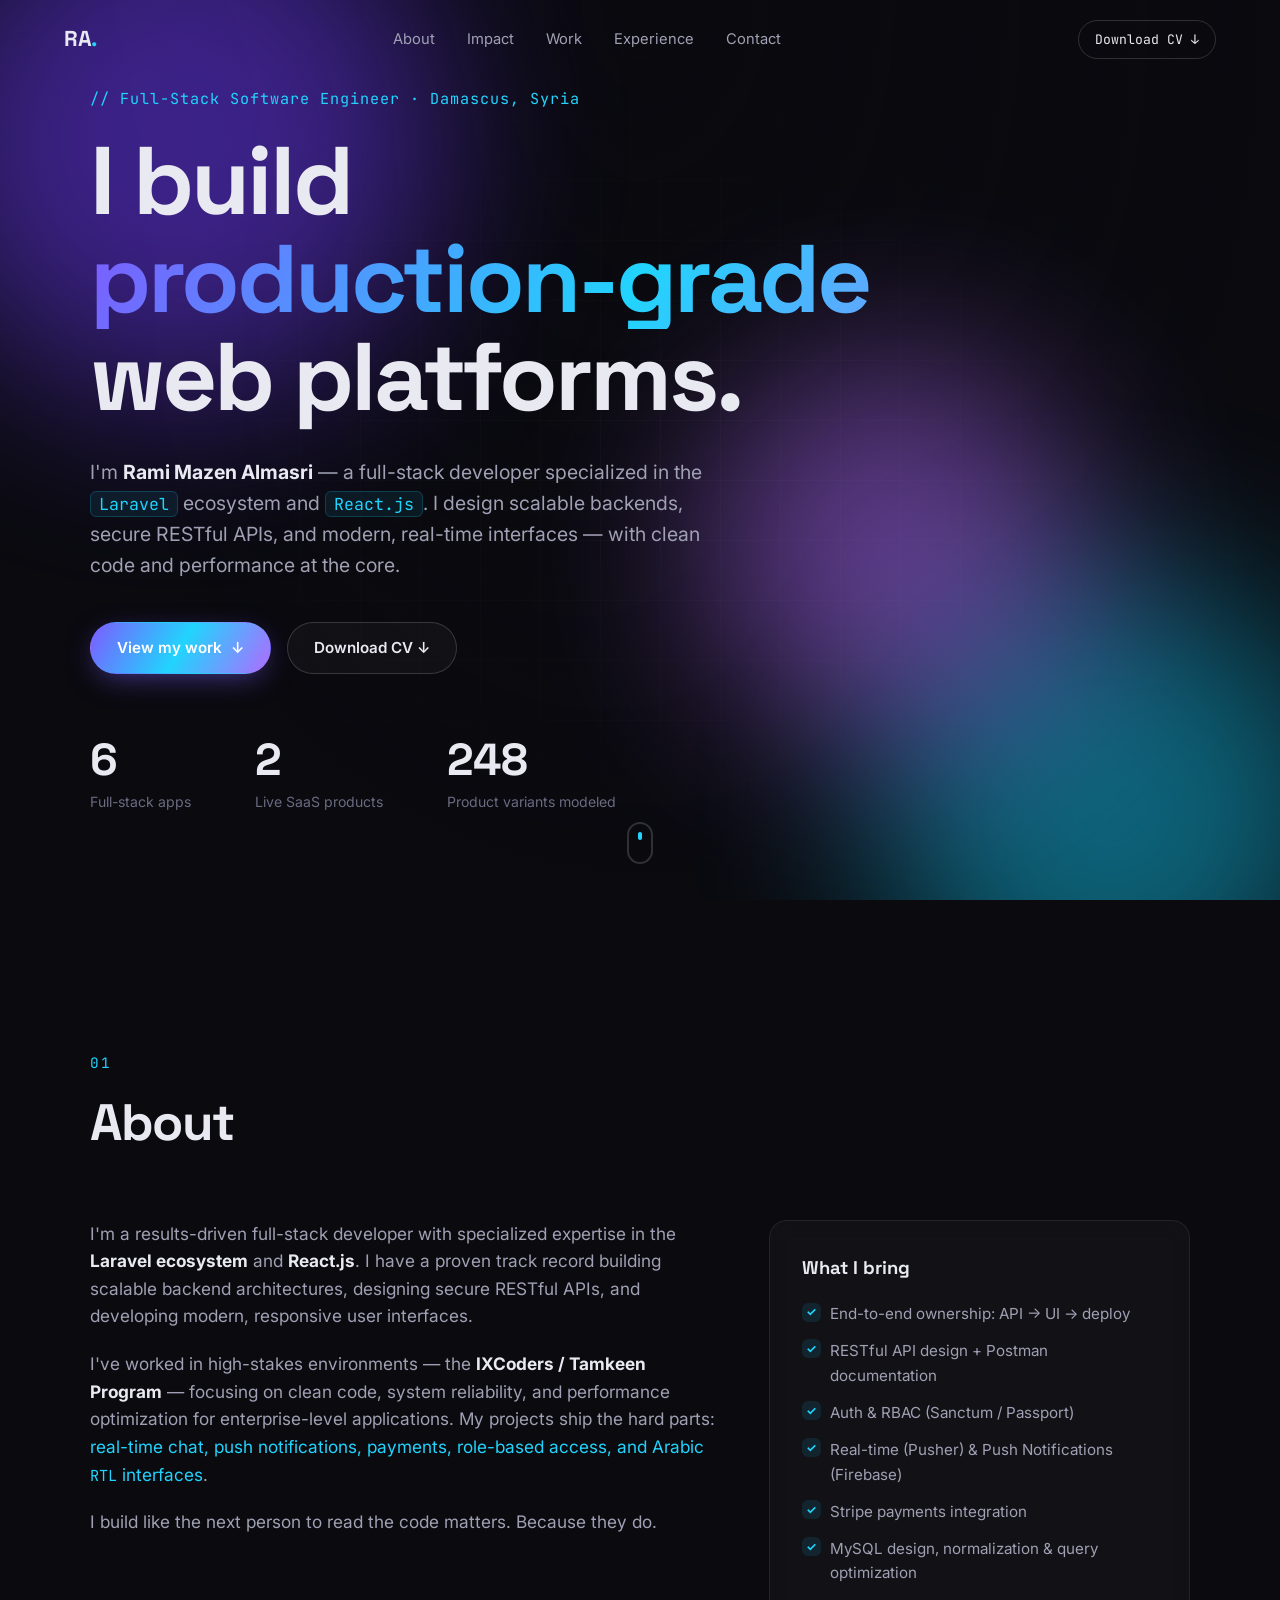
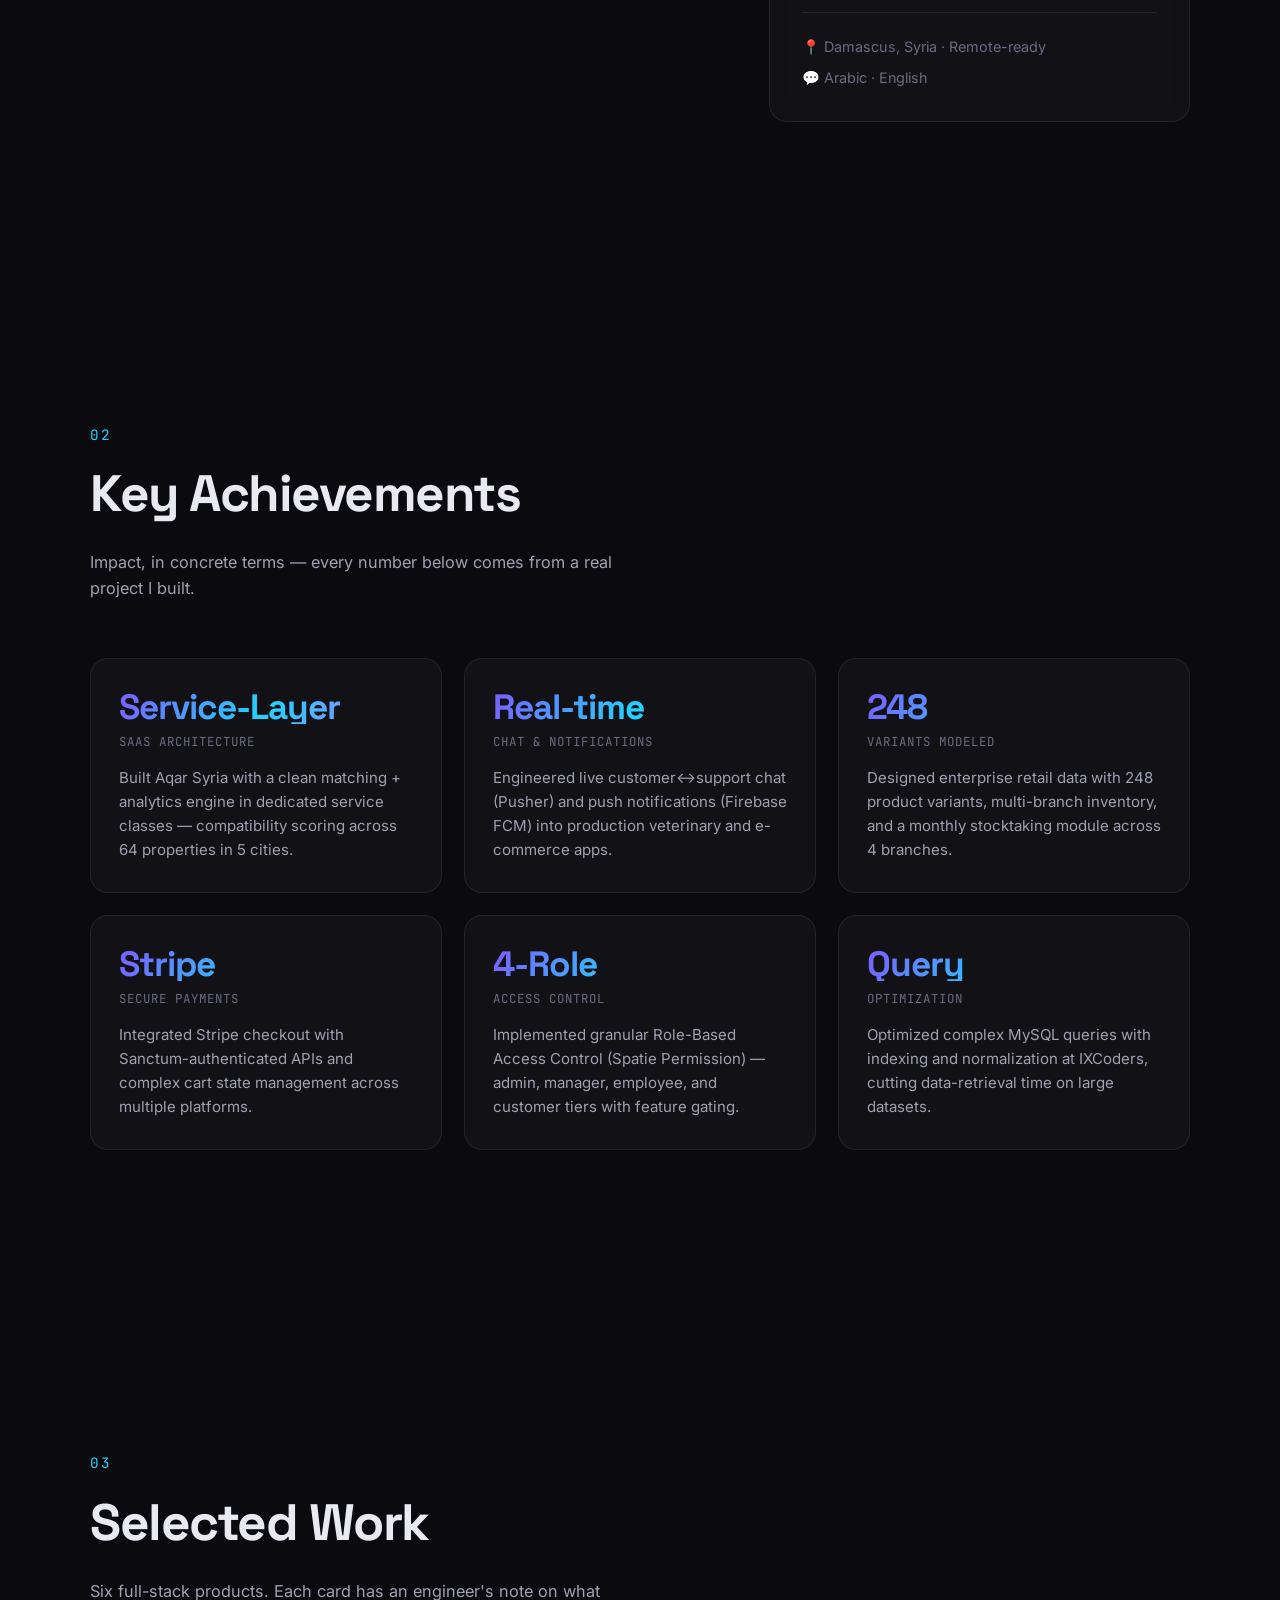
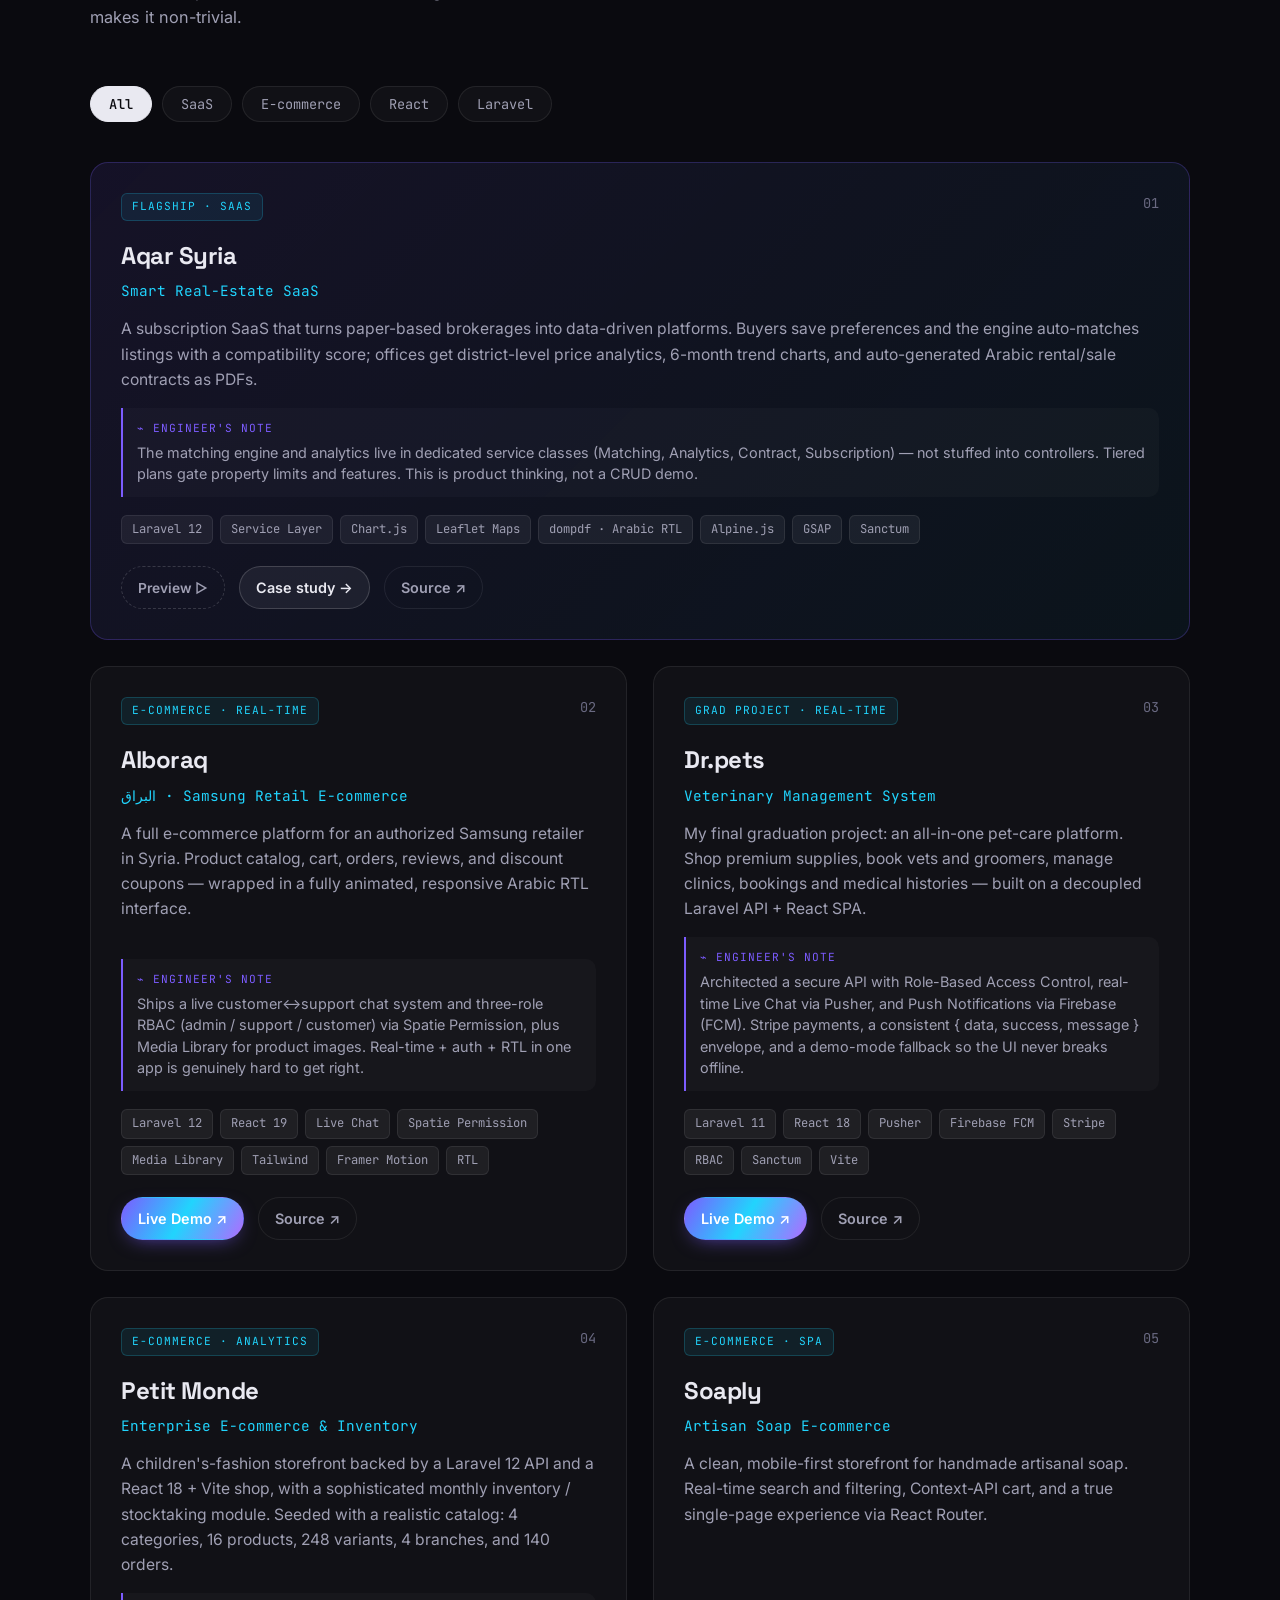
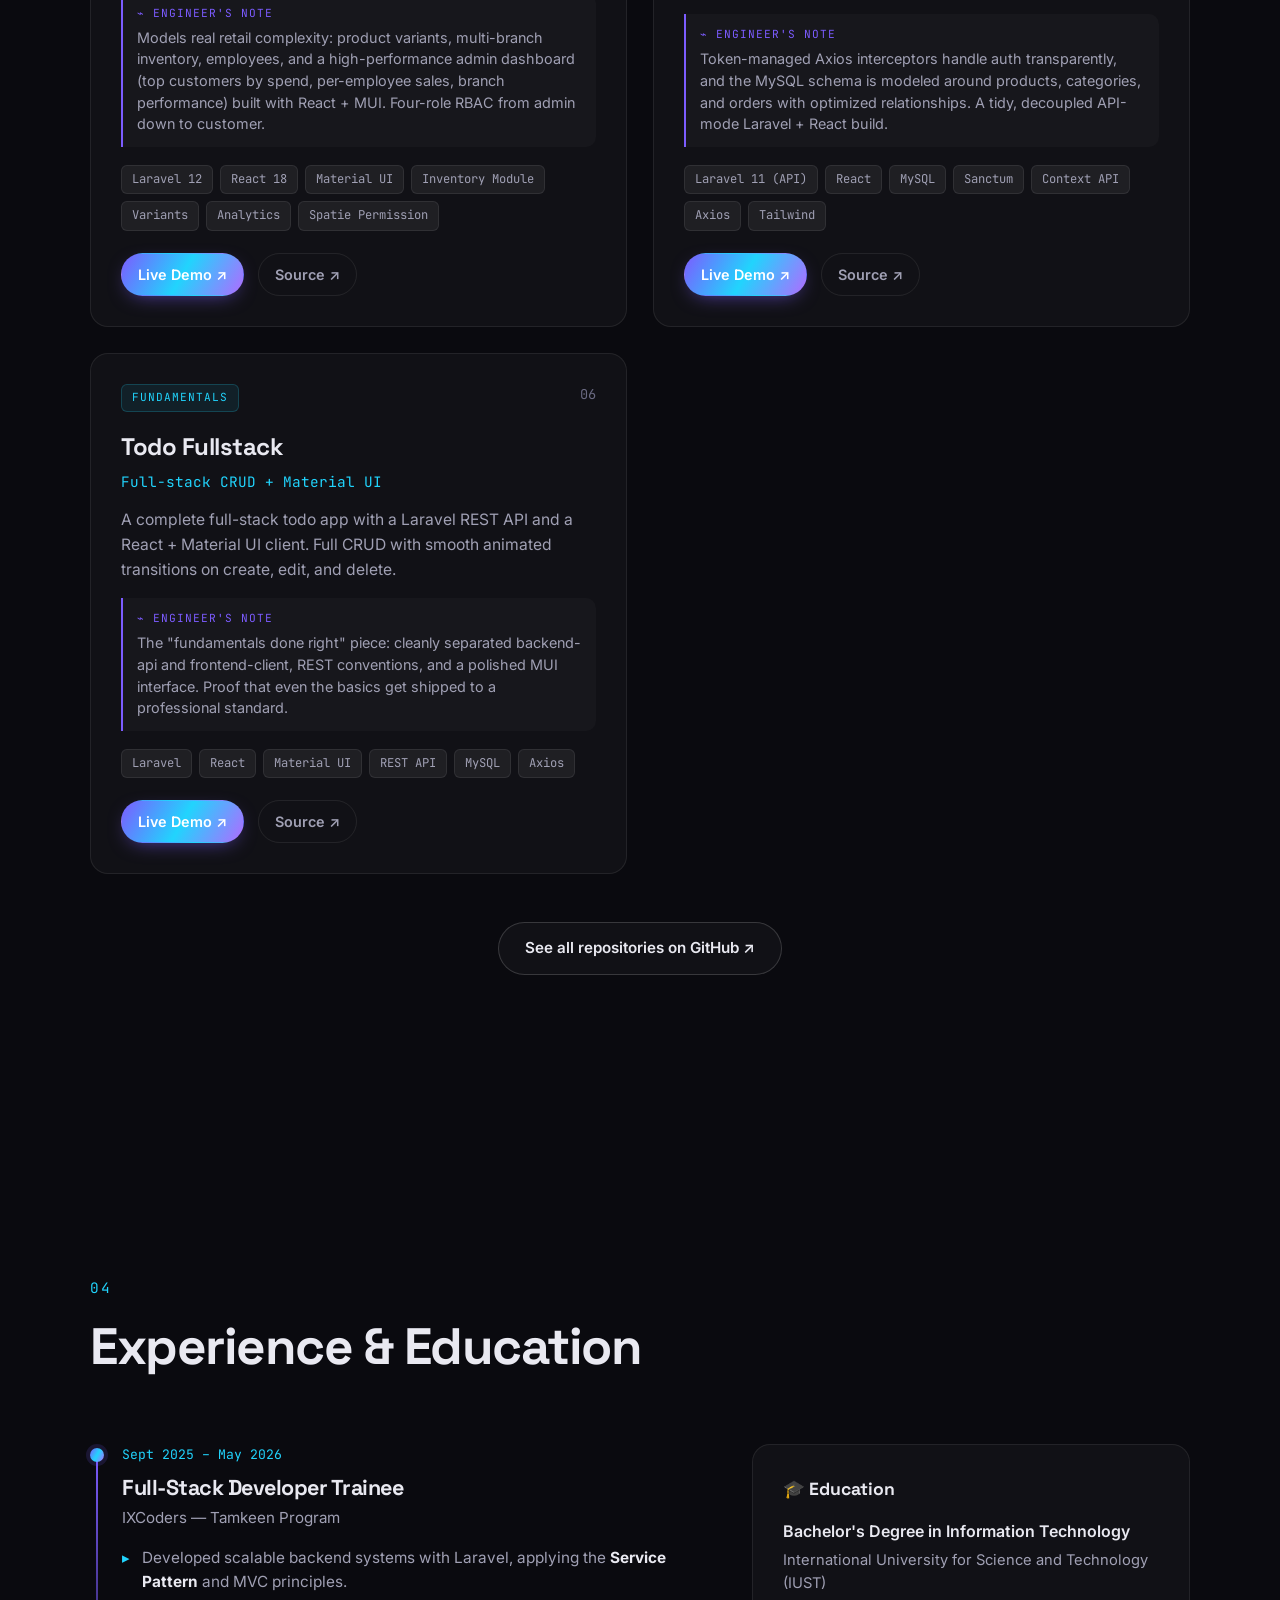
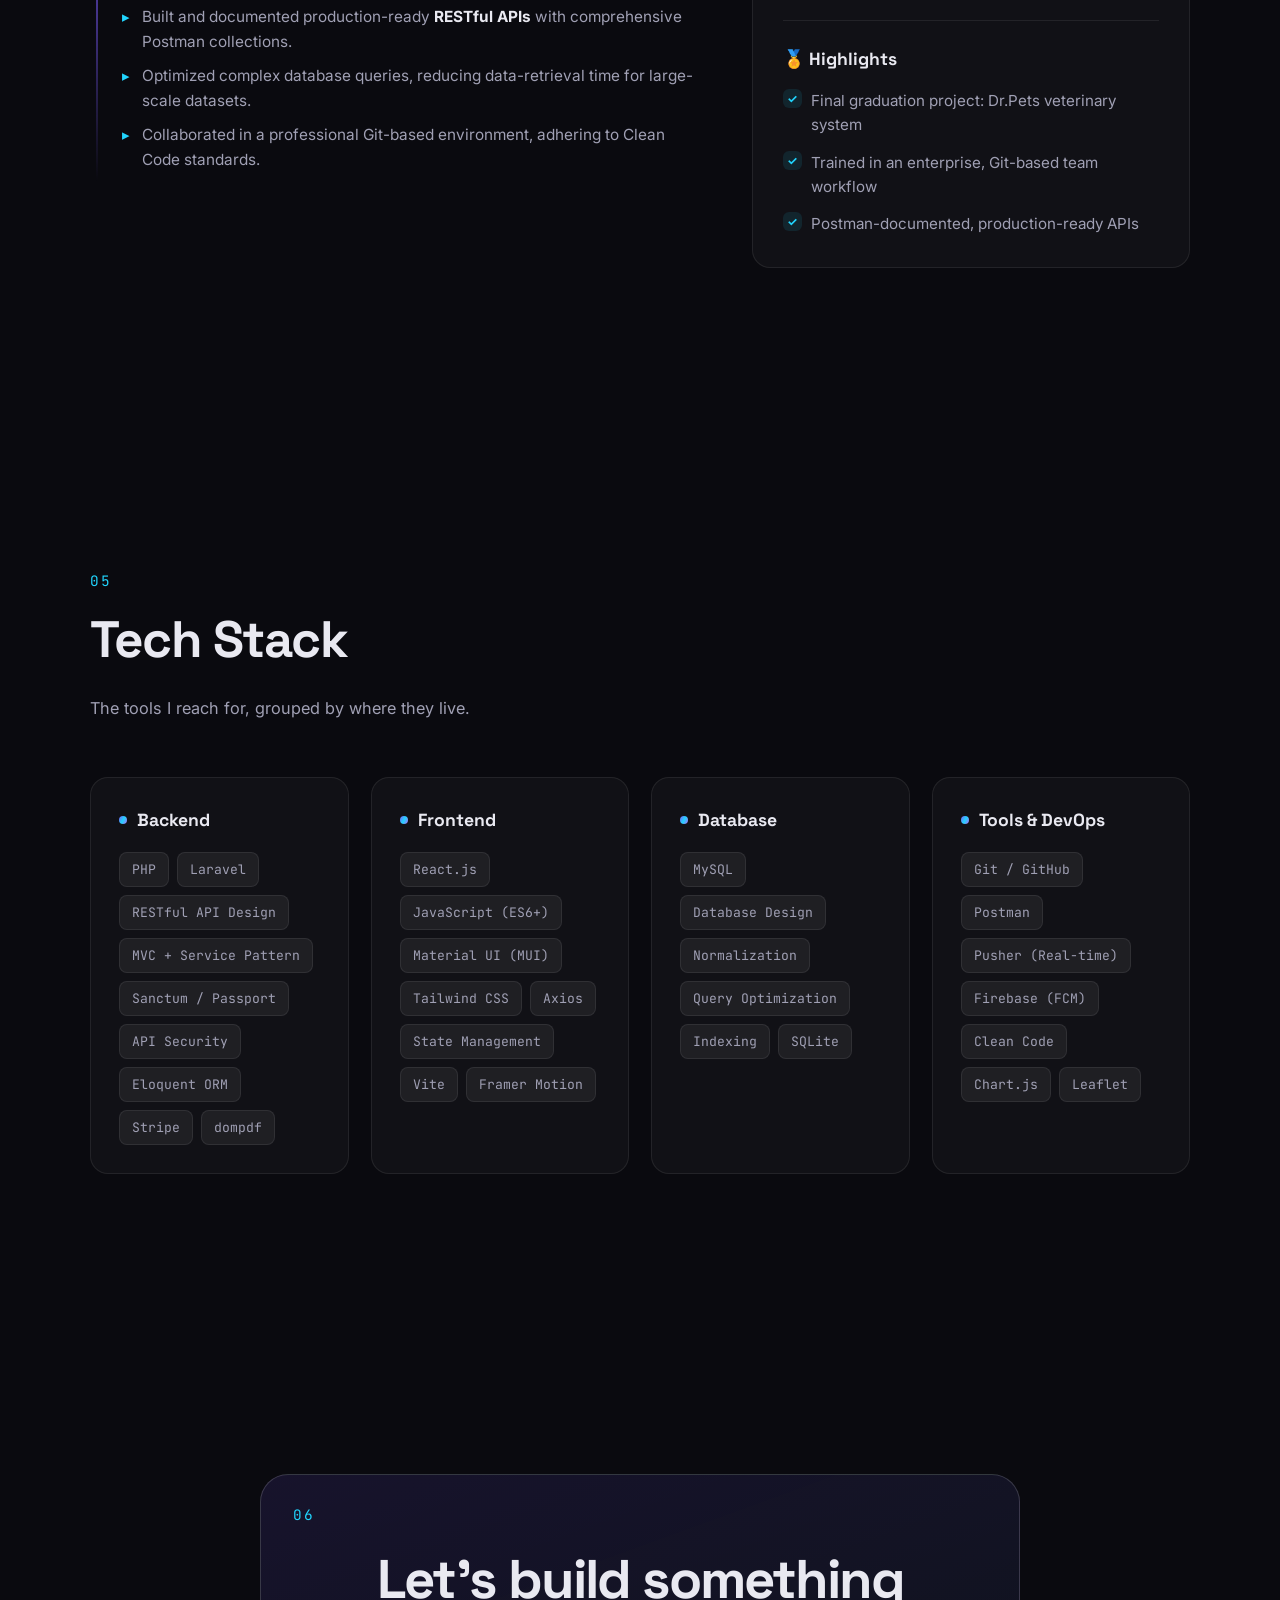
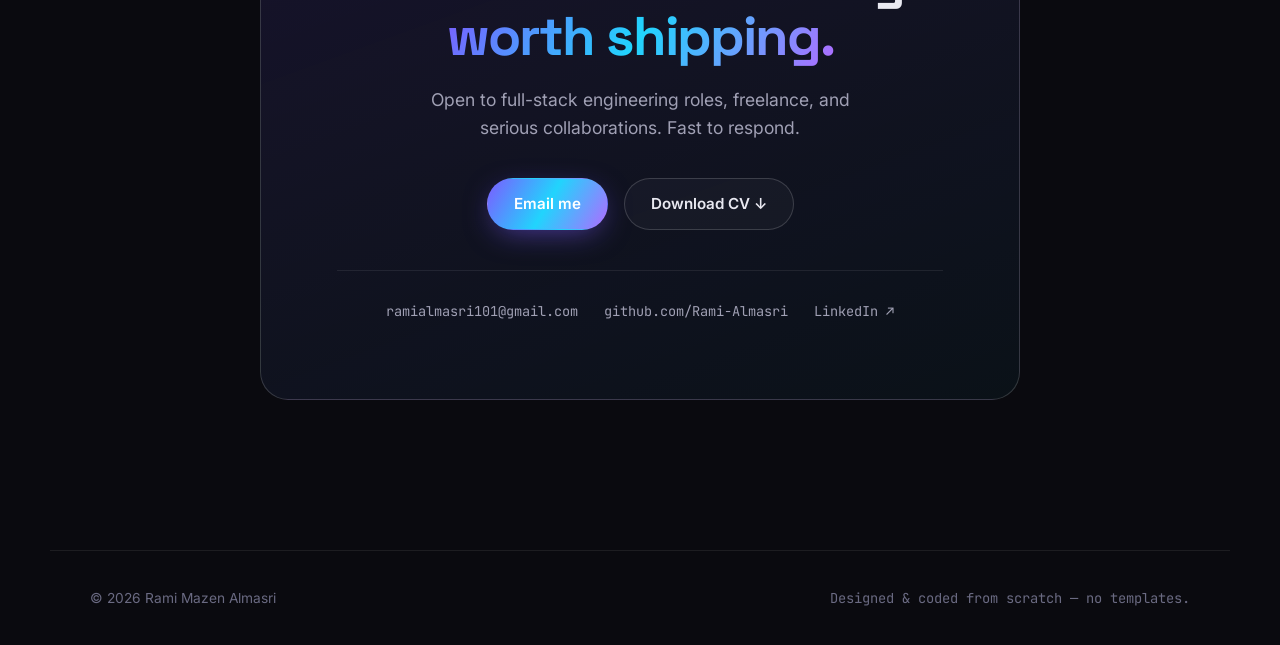
==== commit 29af8379: "Add live demos for Todo, Alboraq, Soaply; wire demo buttons" ====
--- a/index.html
+++ b/index.html
@@ -15,7 +15,7 @@
   <link rel="preconnect" href="https://fonts.googleapis.com" />
   <link rel="preconnect" href="https://fonts.gstatic.com" crossorigin />
   <link href="https://fonts.googleapis.com/css2?family=Space+Grotesk:wght@400;500;600;700&family=Inter:wght@400;500;600&family=JetBrains+Mono:wght@400;500&display=swap" rel="stylesheet" />
-  <link rel="stylesheet" href="styles.css?v=3" />
+  <link rel="stylesheet" href="styles.css?v=5" />
   <link rel="icon" href="data:image/svg+xml,<svg xmlns='http://www.w3.org/2000/svg' viewBox='0 0 100 100'><text y='.9em' font-size='90'>⚡</text></svg>" />
 </head>
 <body>
@@ -214,6 +214,6 @@
     </div>
   </div>
 
-  <script src="script.js?v=3"></script>
+  <script src="script.js?v=5"></script>
 </body>
 </html>
--- a/styles.css
+++ b/styles.css
@@ -214,7 +214,9 @@
 .project::before {
   content: ''; position: absolute; inset: 0; opacity: 0; transition: opacity .4s;
   background: radial-gradient(600px circle at var(--mx, 50%) var(--my, 0%), rgba(124,92,255,.10), transparent 40%);
-}
+  pointer-events: none; /* decorative glow must never intercept clicks */
+}
+.project > * { position: relative; z-index: 1; } /* keep content/links above the glow */
 .project:hover { transform: translateY(-6px); border-color: var(--border-strong); }
 .project:hover::before { opacity: 1; }
 .project.featured { grid-column: span 2; background: linear-gradient(135deg, rgba(124,92,255,.10), rgba(33,212,253,.05)); border-color: rgba(124,92,255,.25); }
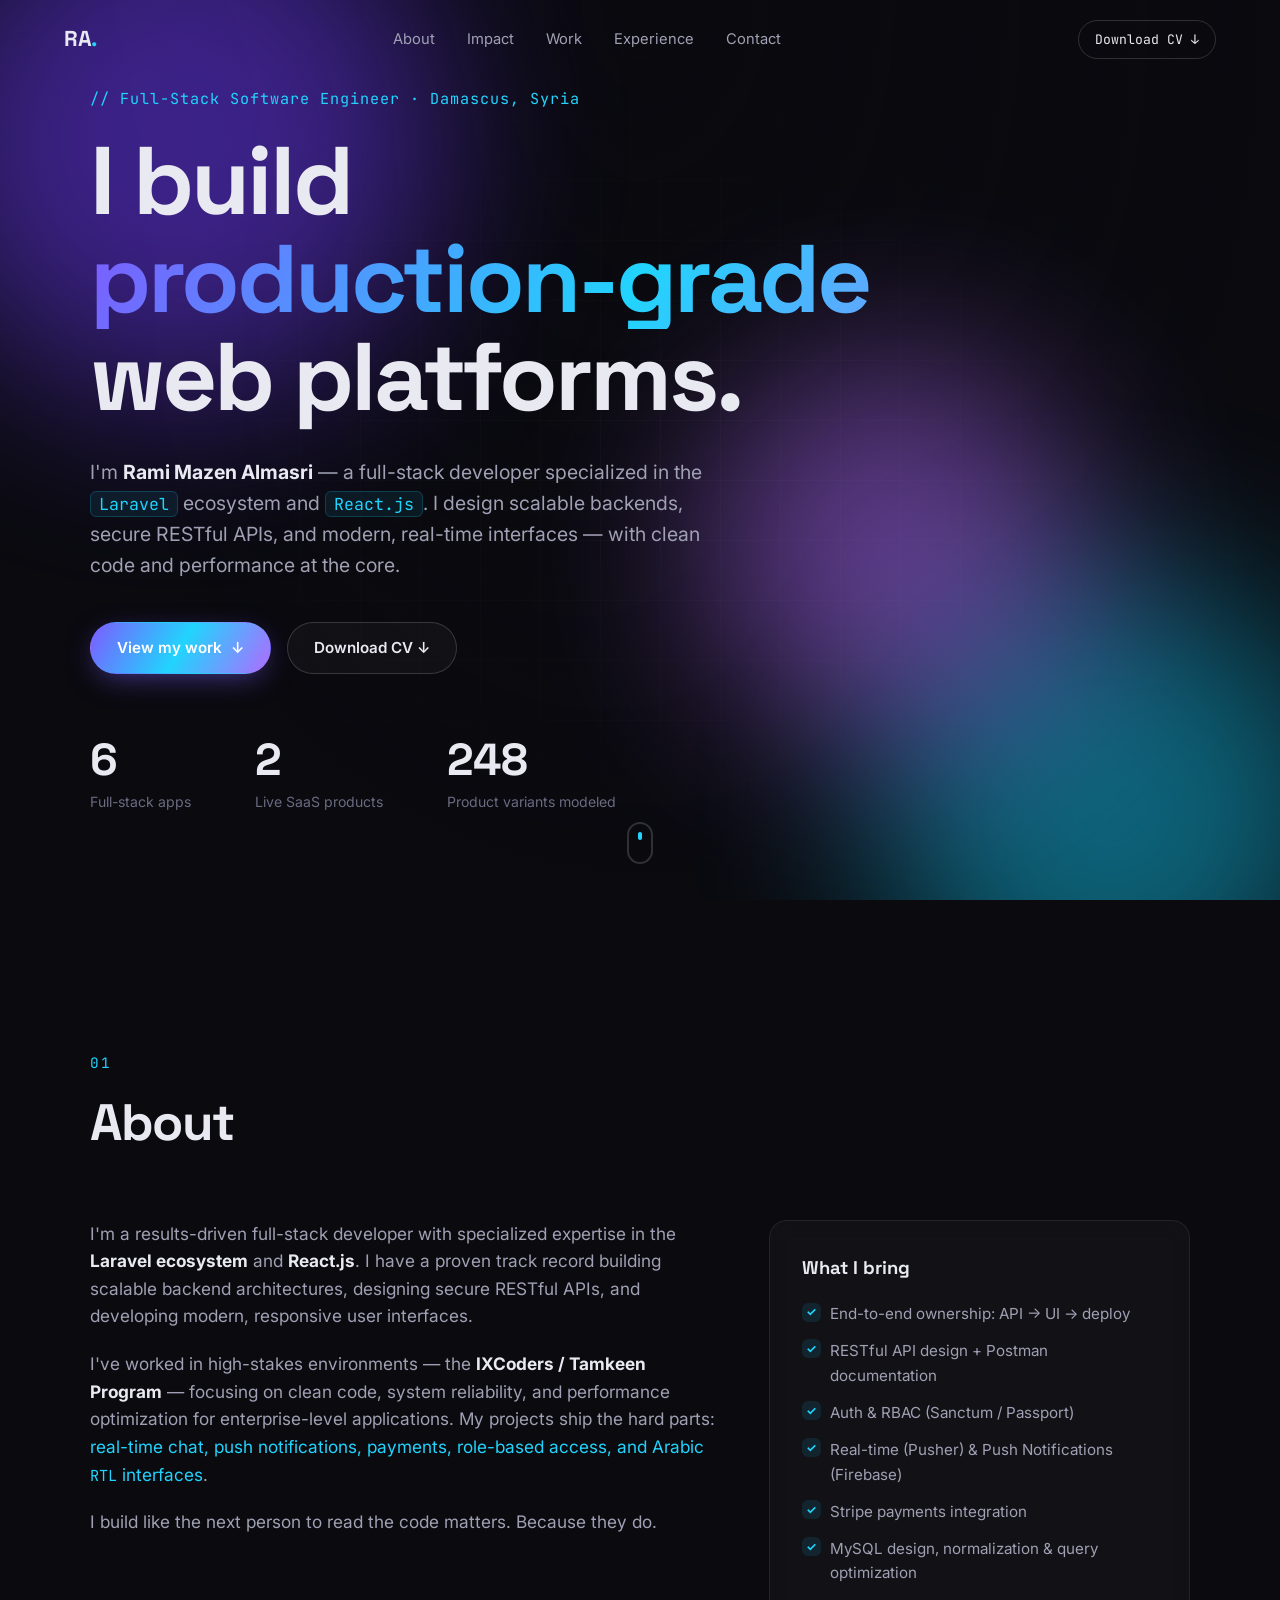
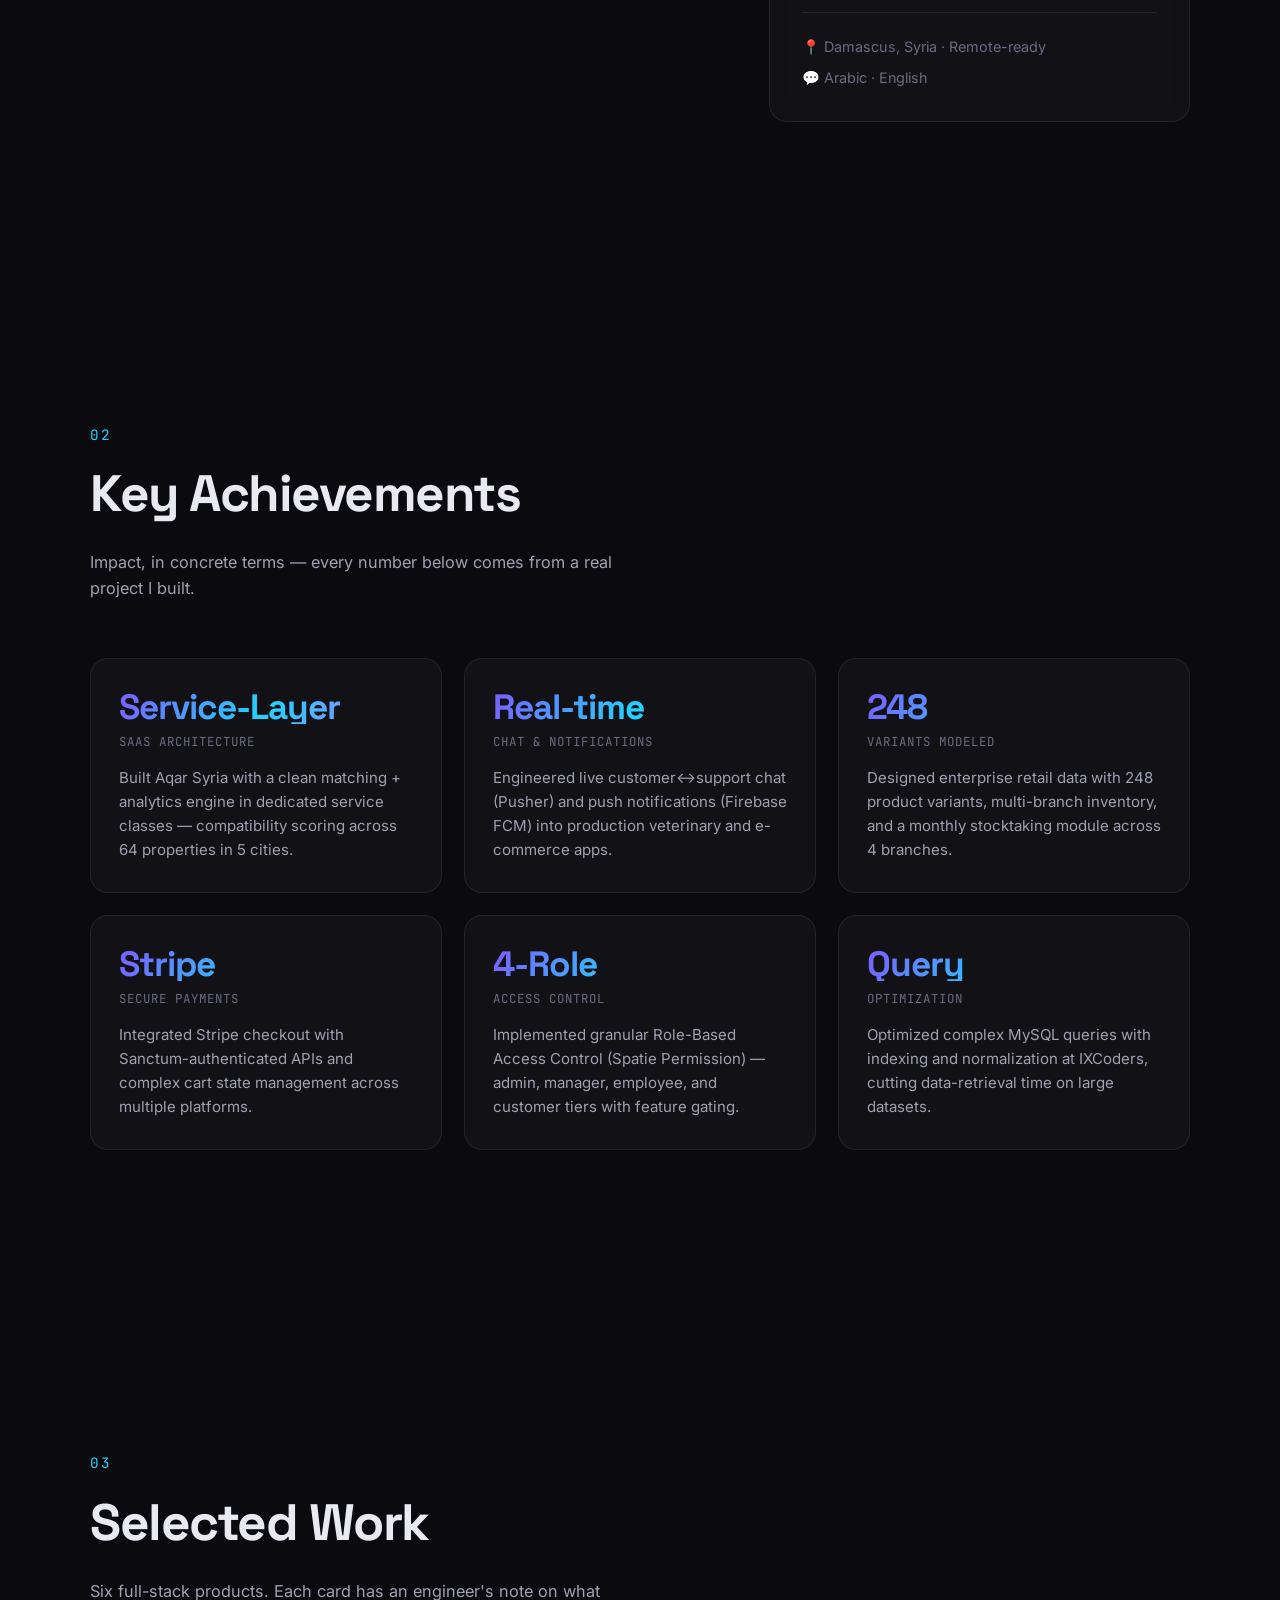
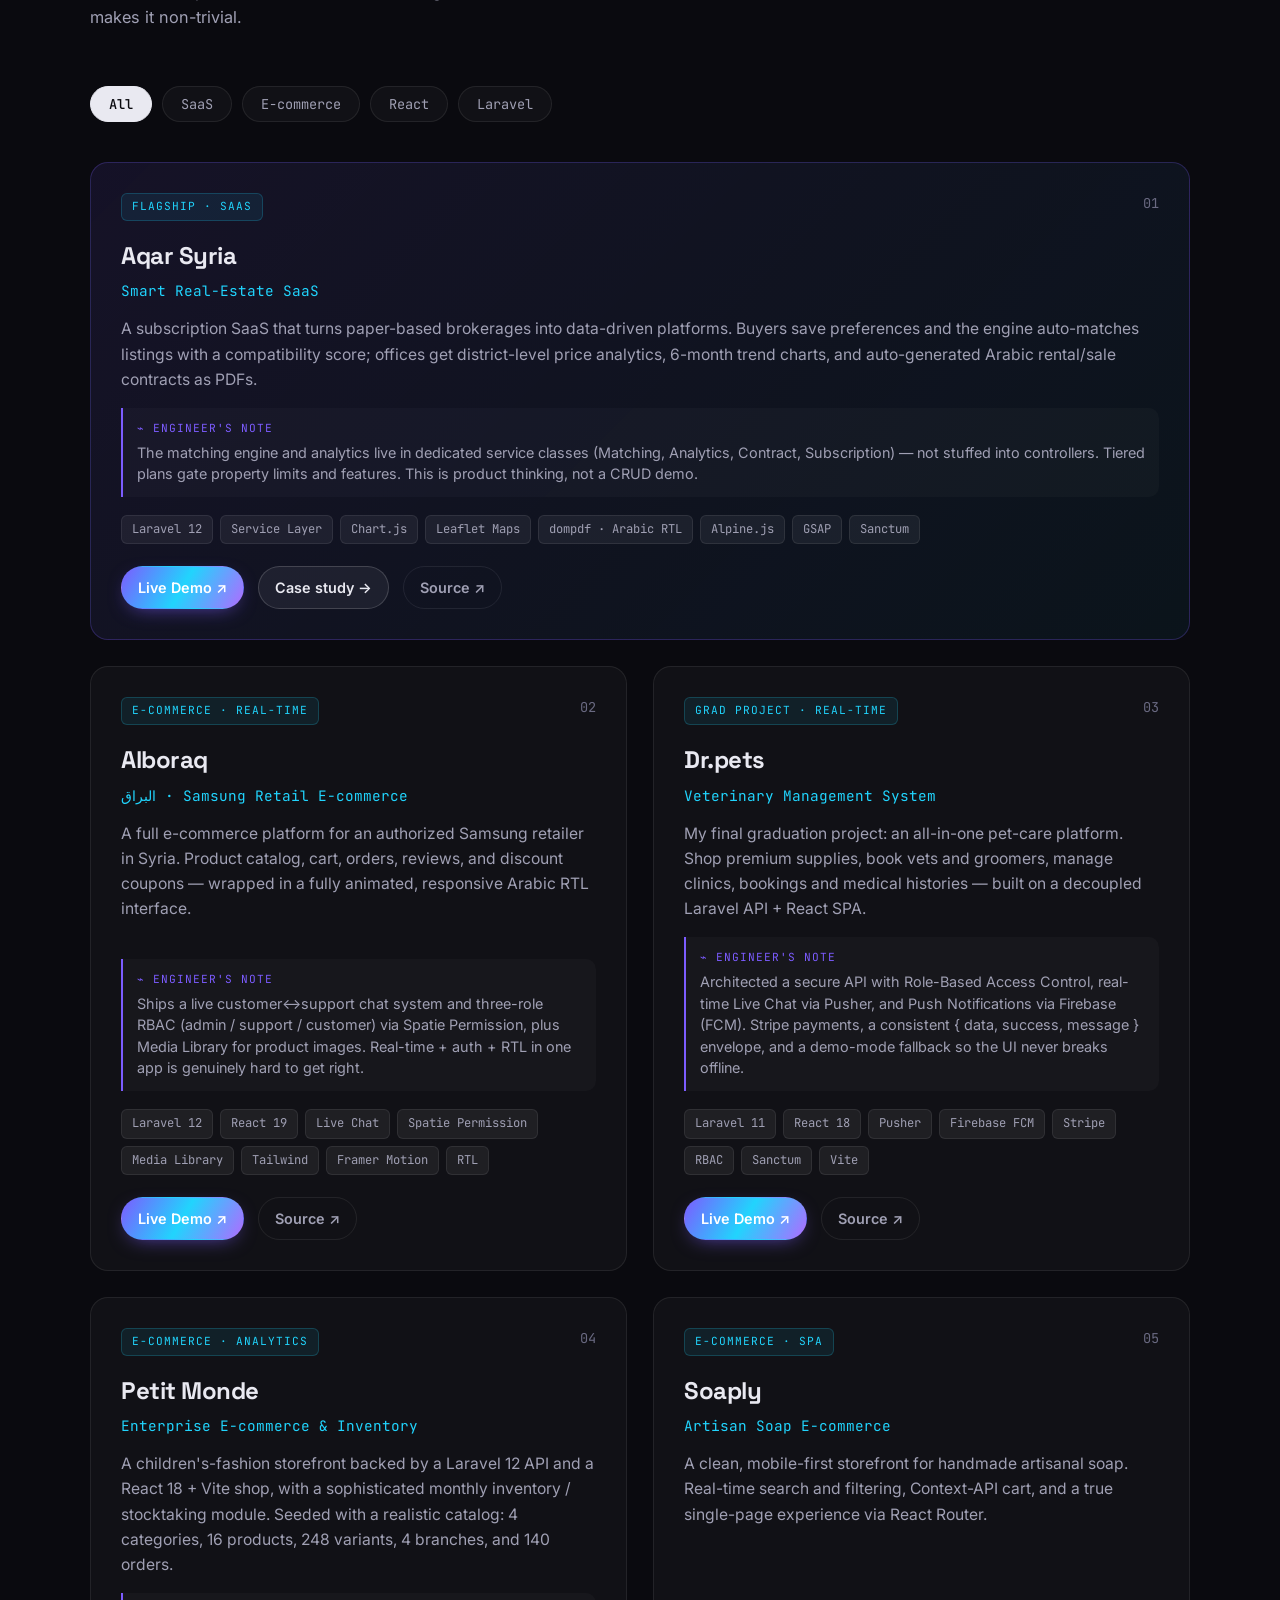
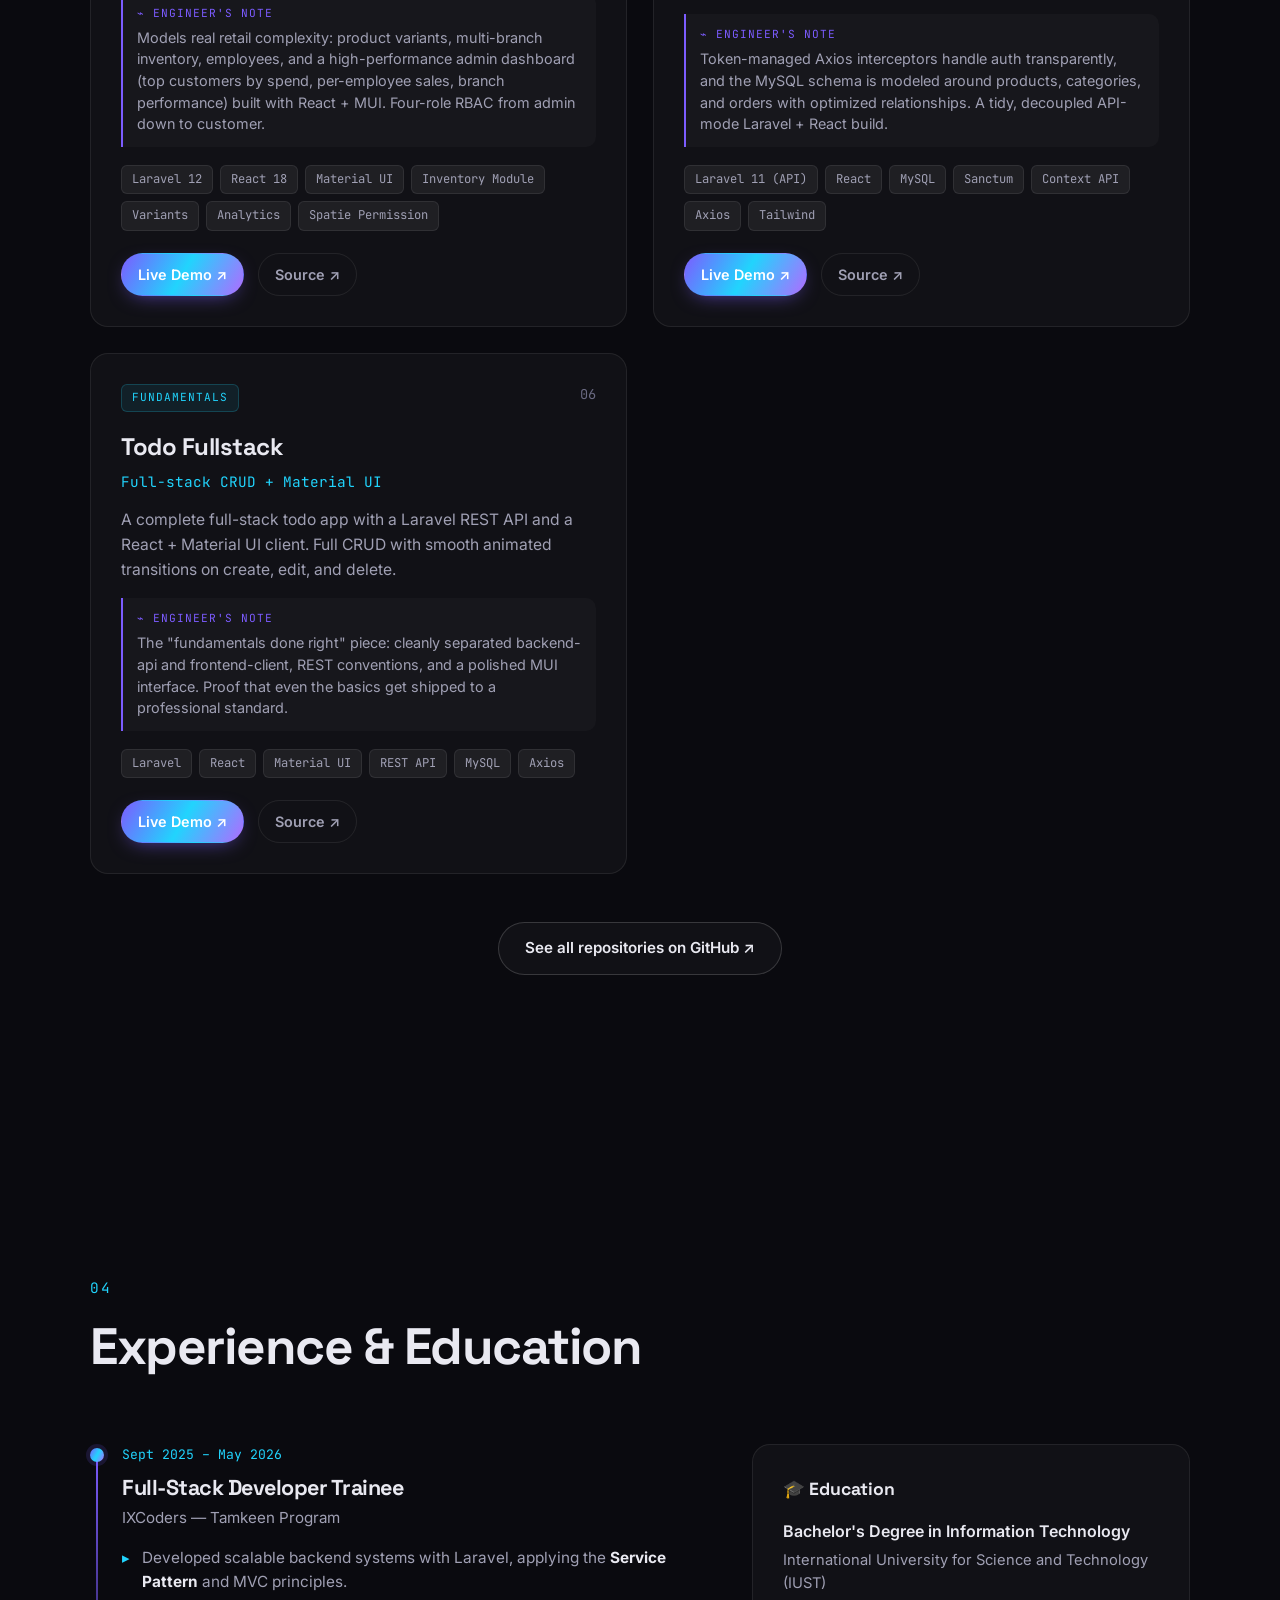
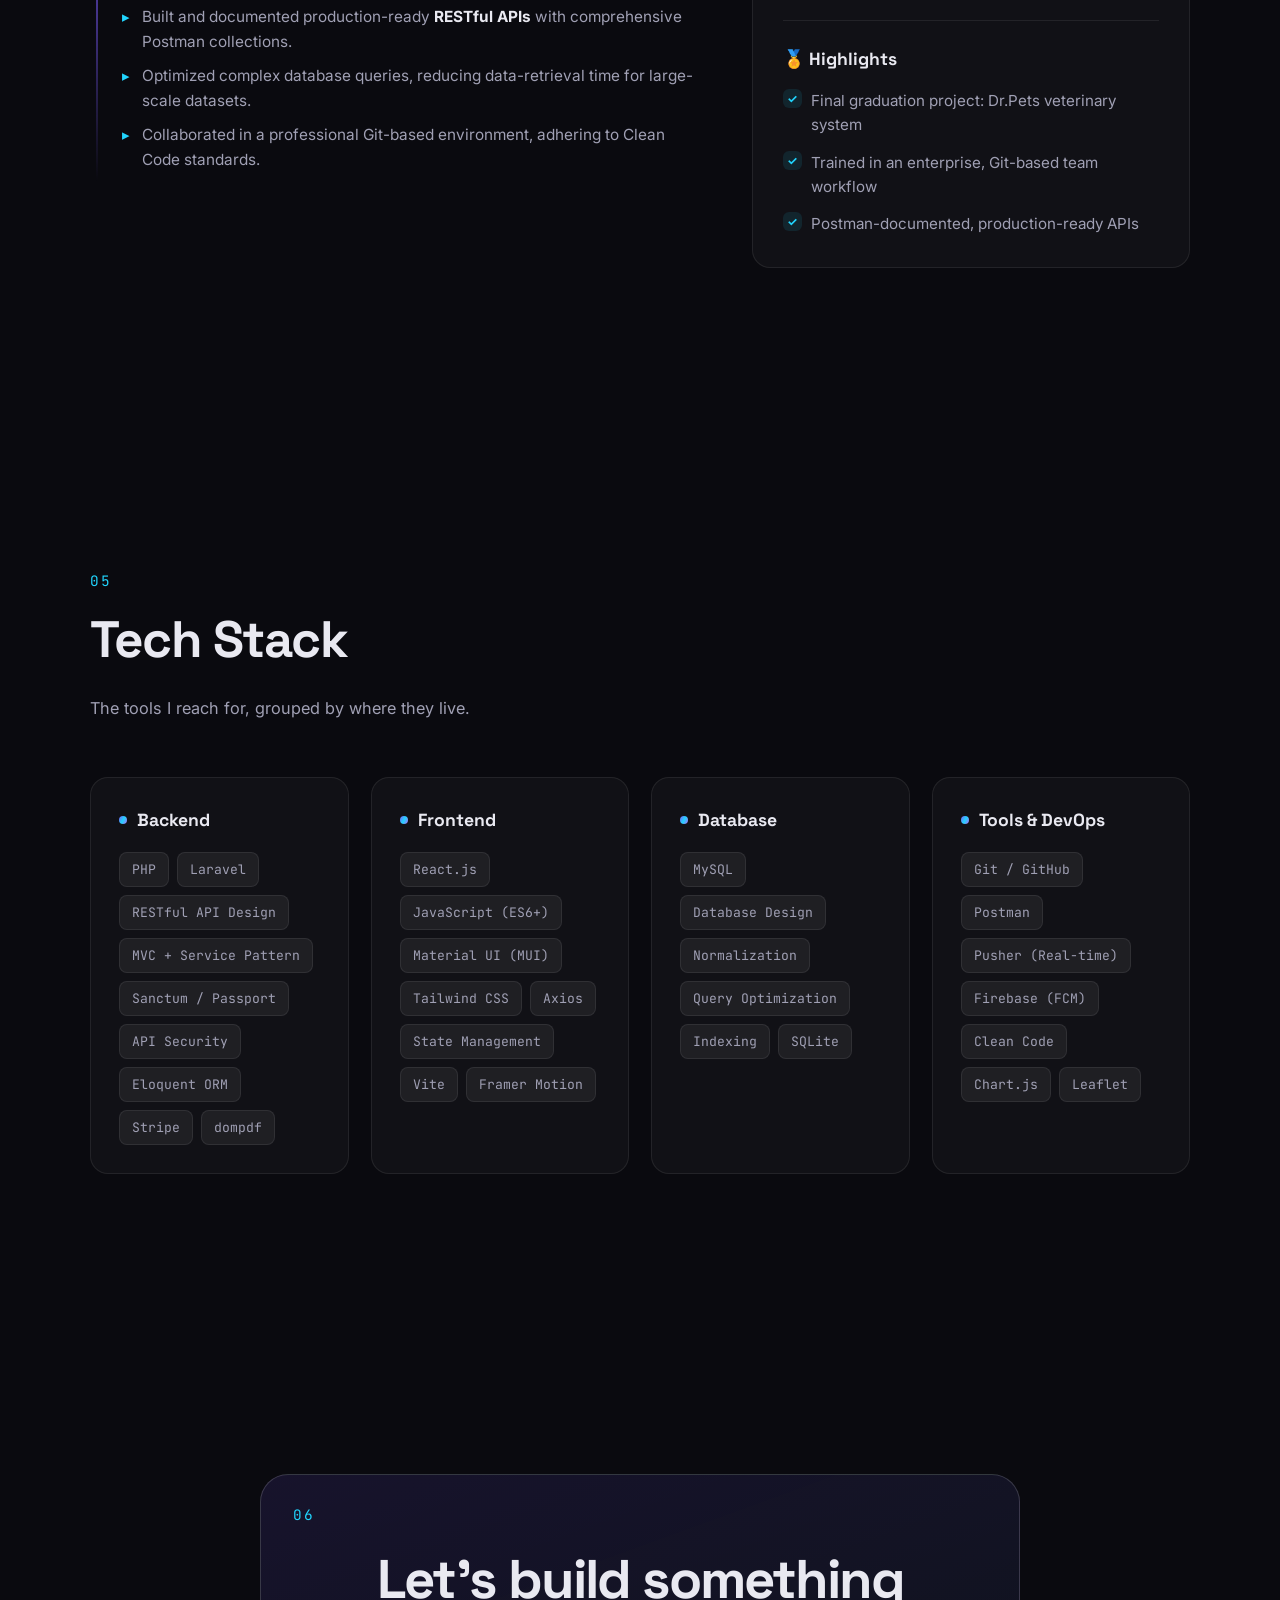
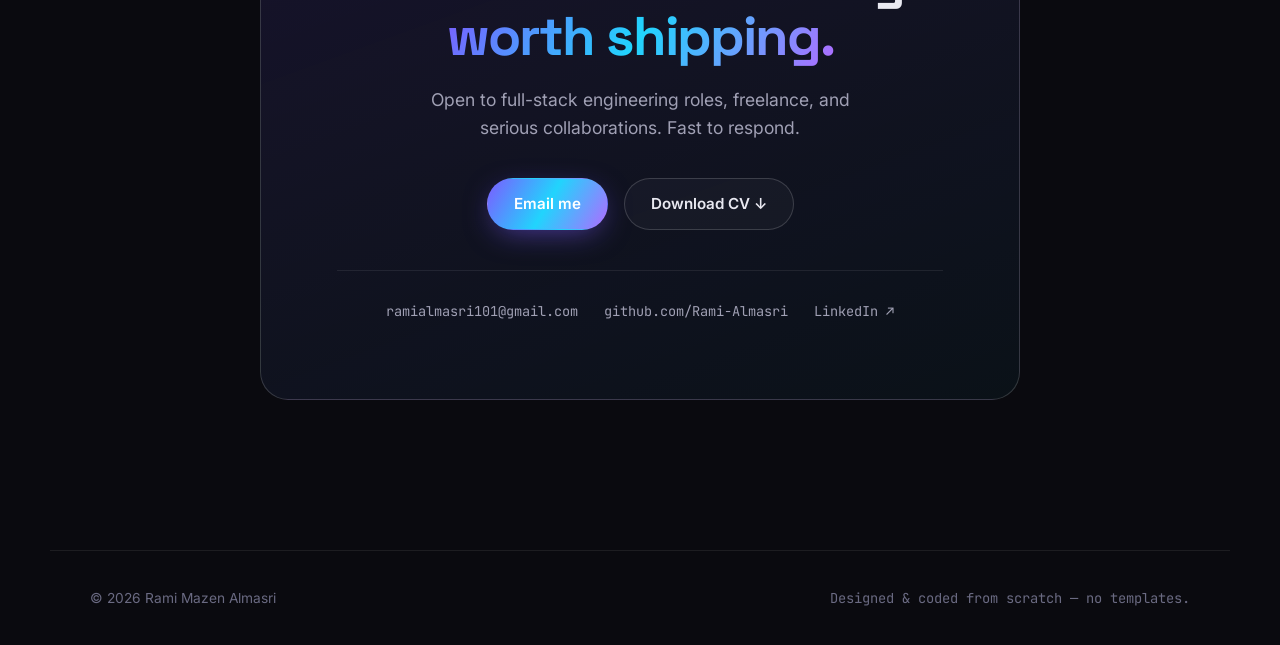
==== commit d4e699ec: "Add Aqar Syria interactive demo (matching, analytics, contracts, map)" ====
--- a/index.html
+++ b/index.html
@@ -15,7 +15,7 @@
   <link rel="preconnect" href="https://fonts.googleapis.com" />
   <link rel="preconnect" href="https://fonts.gstatic.com" crossorigin />
   <link href="https://fonts.googleapis.com/css2?family=Space+Grotesk:wght@400;500;600;700&family=Inter:wght@400;500;600&family=JetBrains+Mono:wght@400;500&display=swap" rel="stylesheet" />
-  <link rel="stylesheet" href="styles.css?v=5" />
+  <link rel="stylesheet" href="styles.css?v=6" />
   <link rel="icon" href="data:image/svg+xml,<svg xmlns='http://www.w3.org/2000/svg' viewBox='0 0 100 100'><text y='.9em' font-size='90'>⚡</text></svg>" />
 </head>
 <body>
@@ -214,6 +214,6 @@
     </div>
   </div>
 
-  <script src="script.js?v=5"></script>
+  <script src="script.js?v=6"></script>
 </body>
 </html>
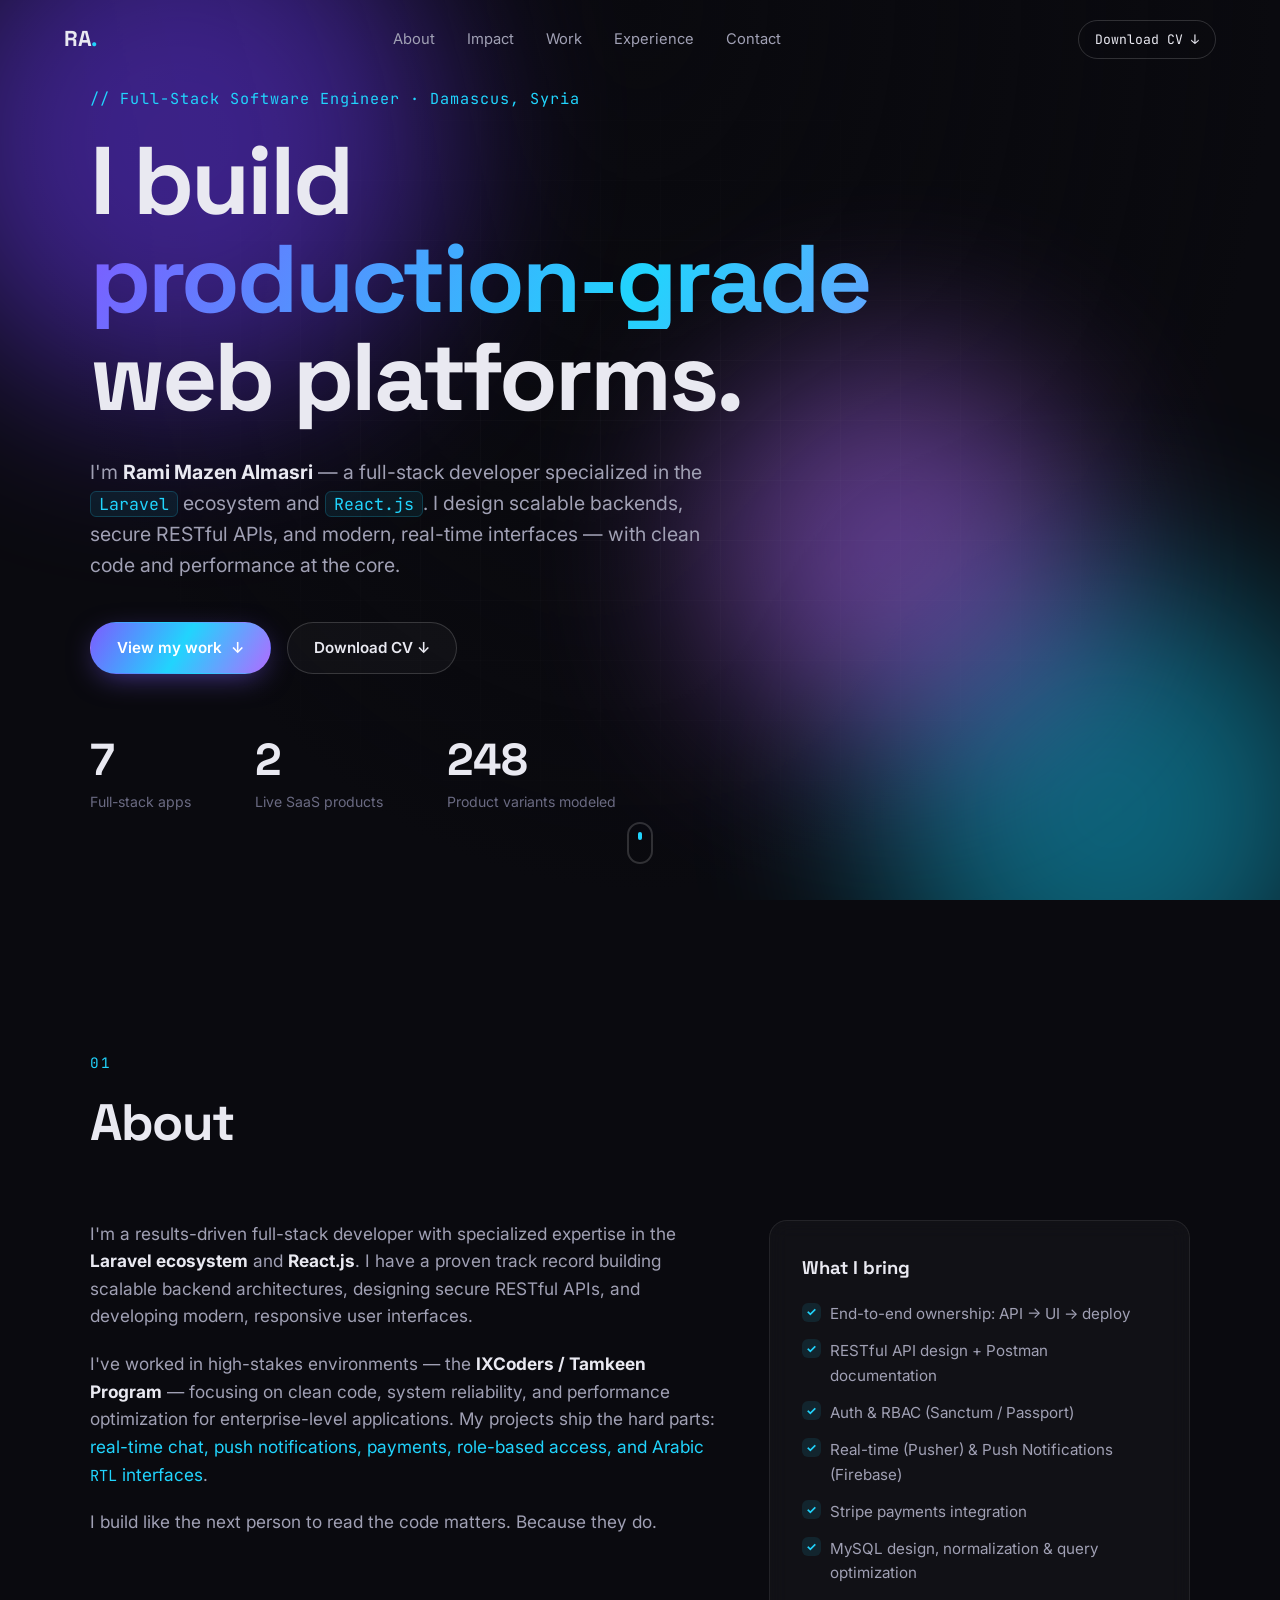
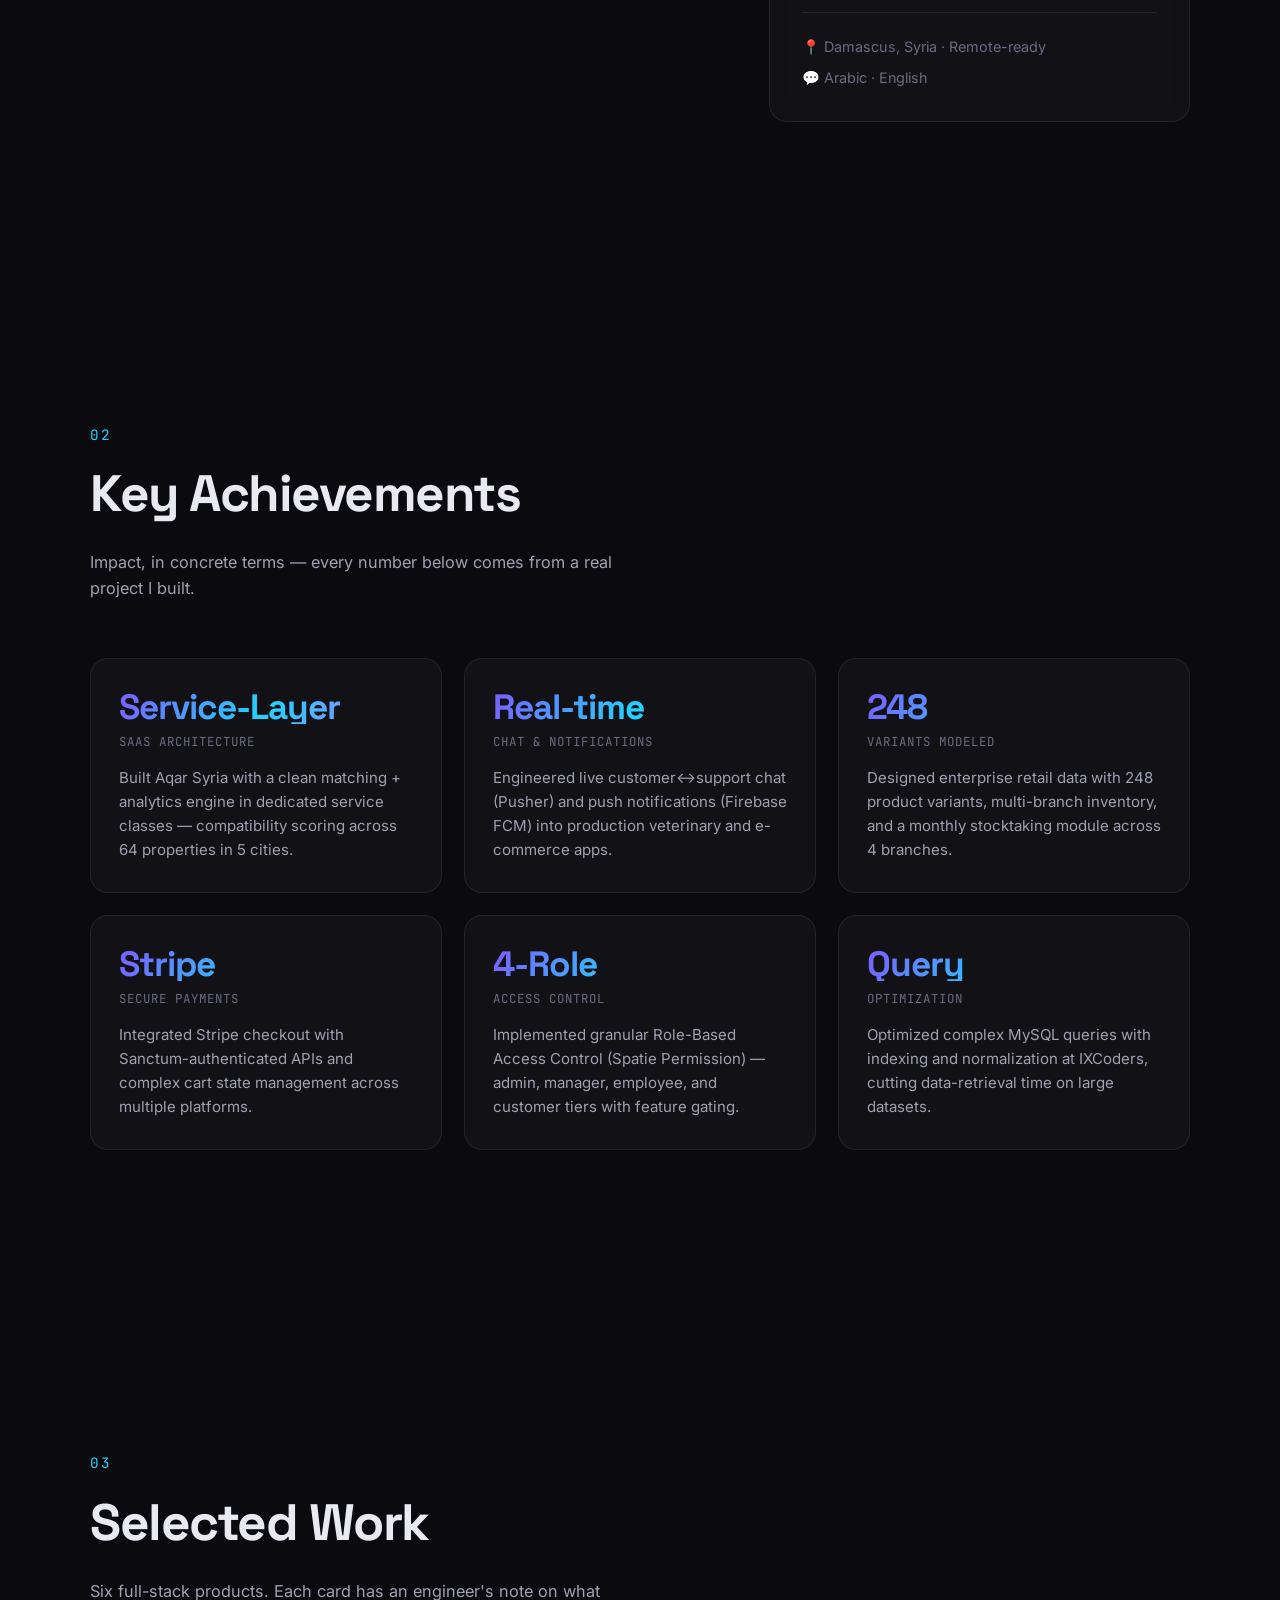
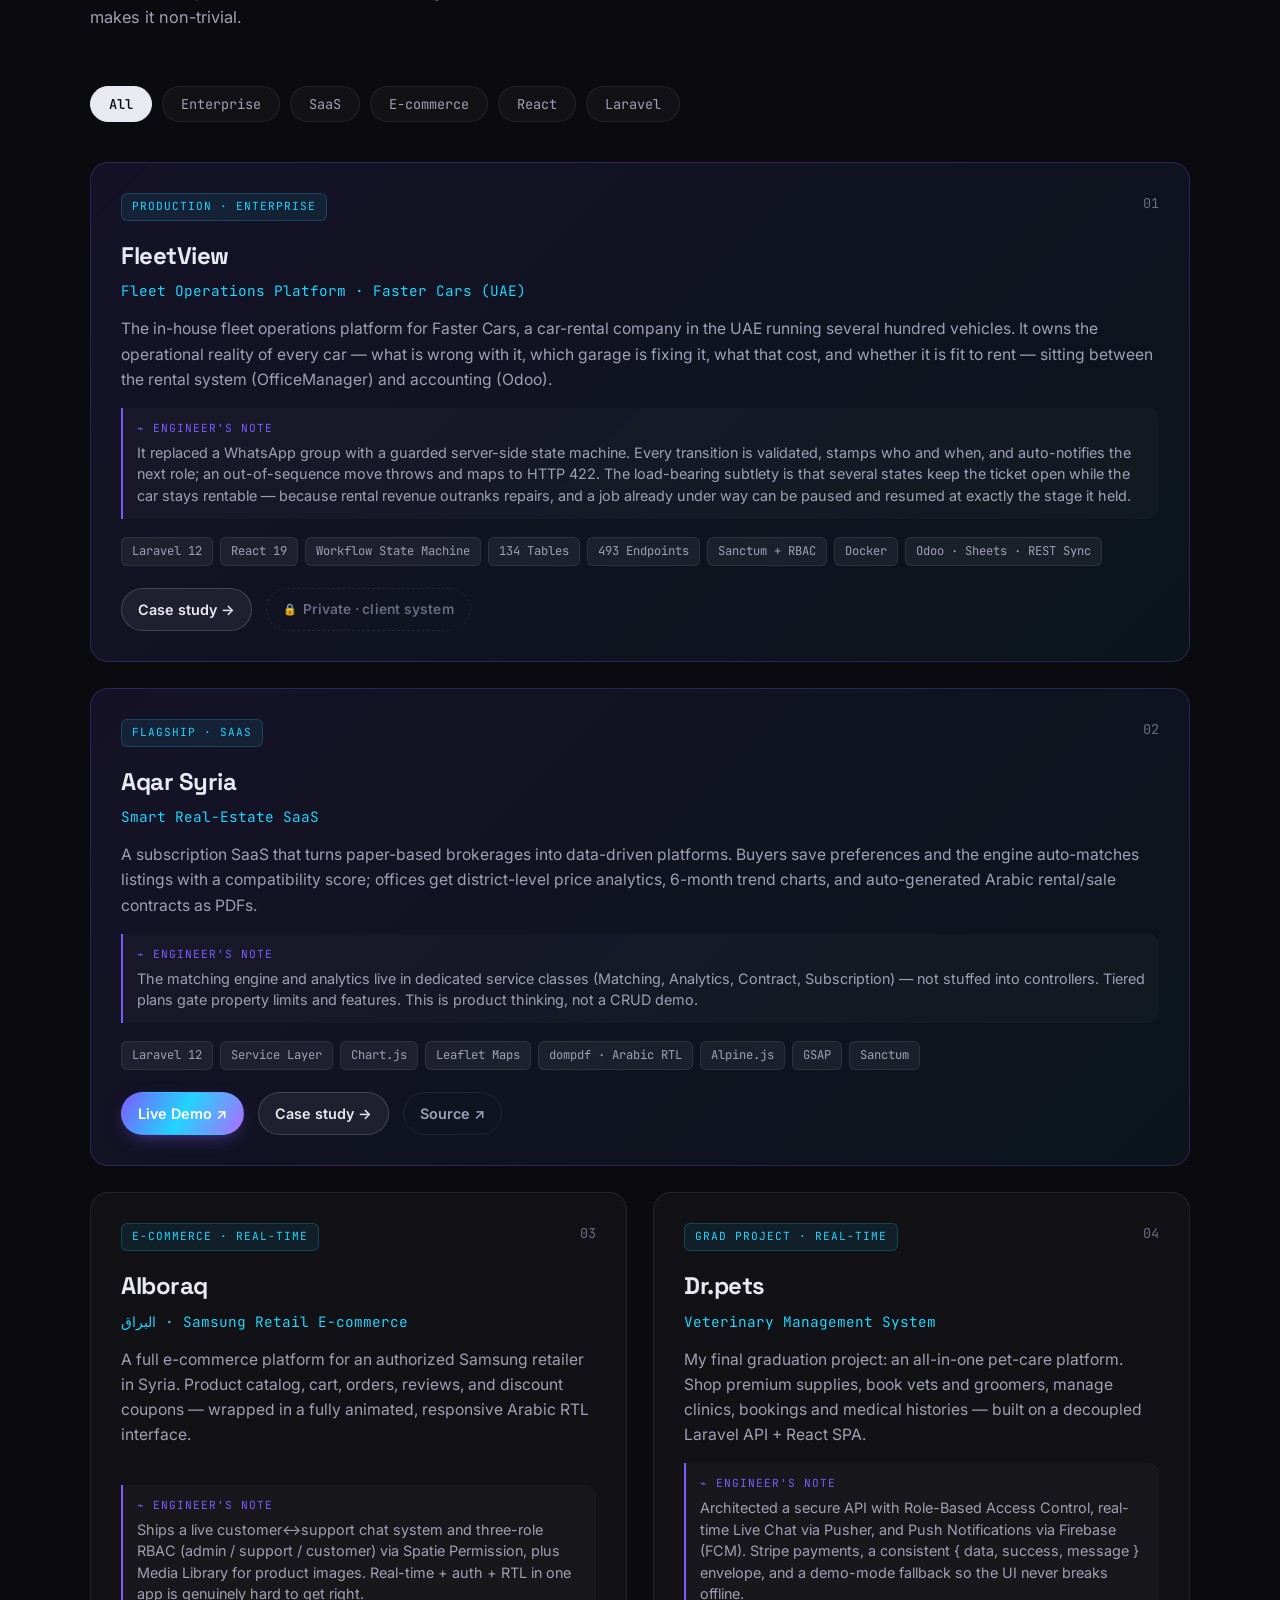
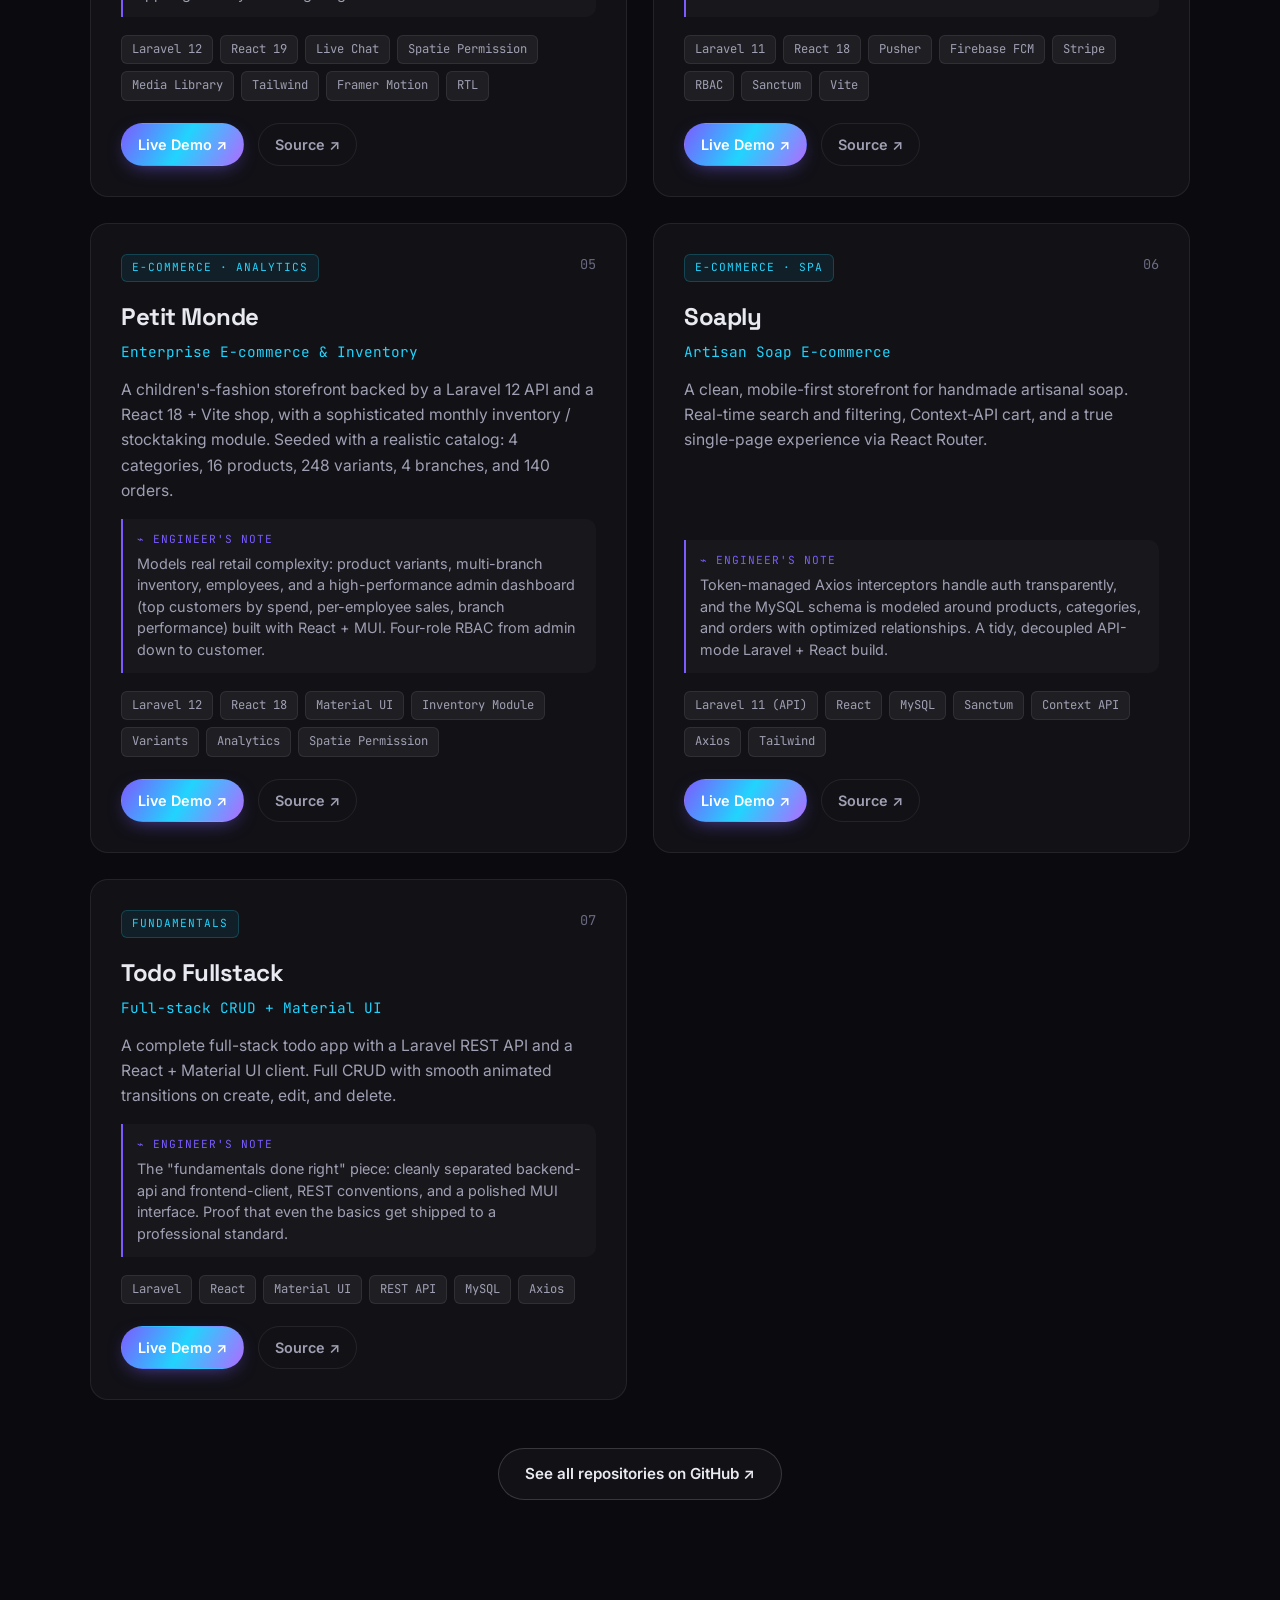
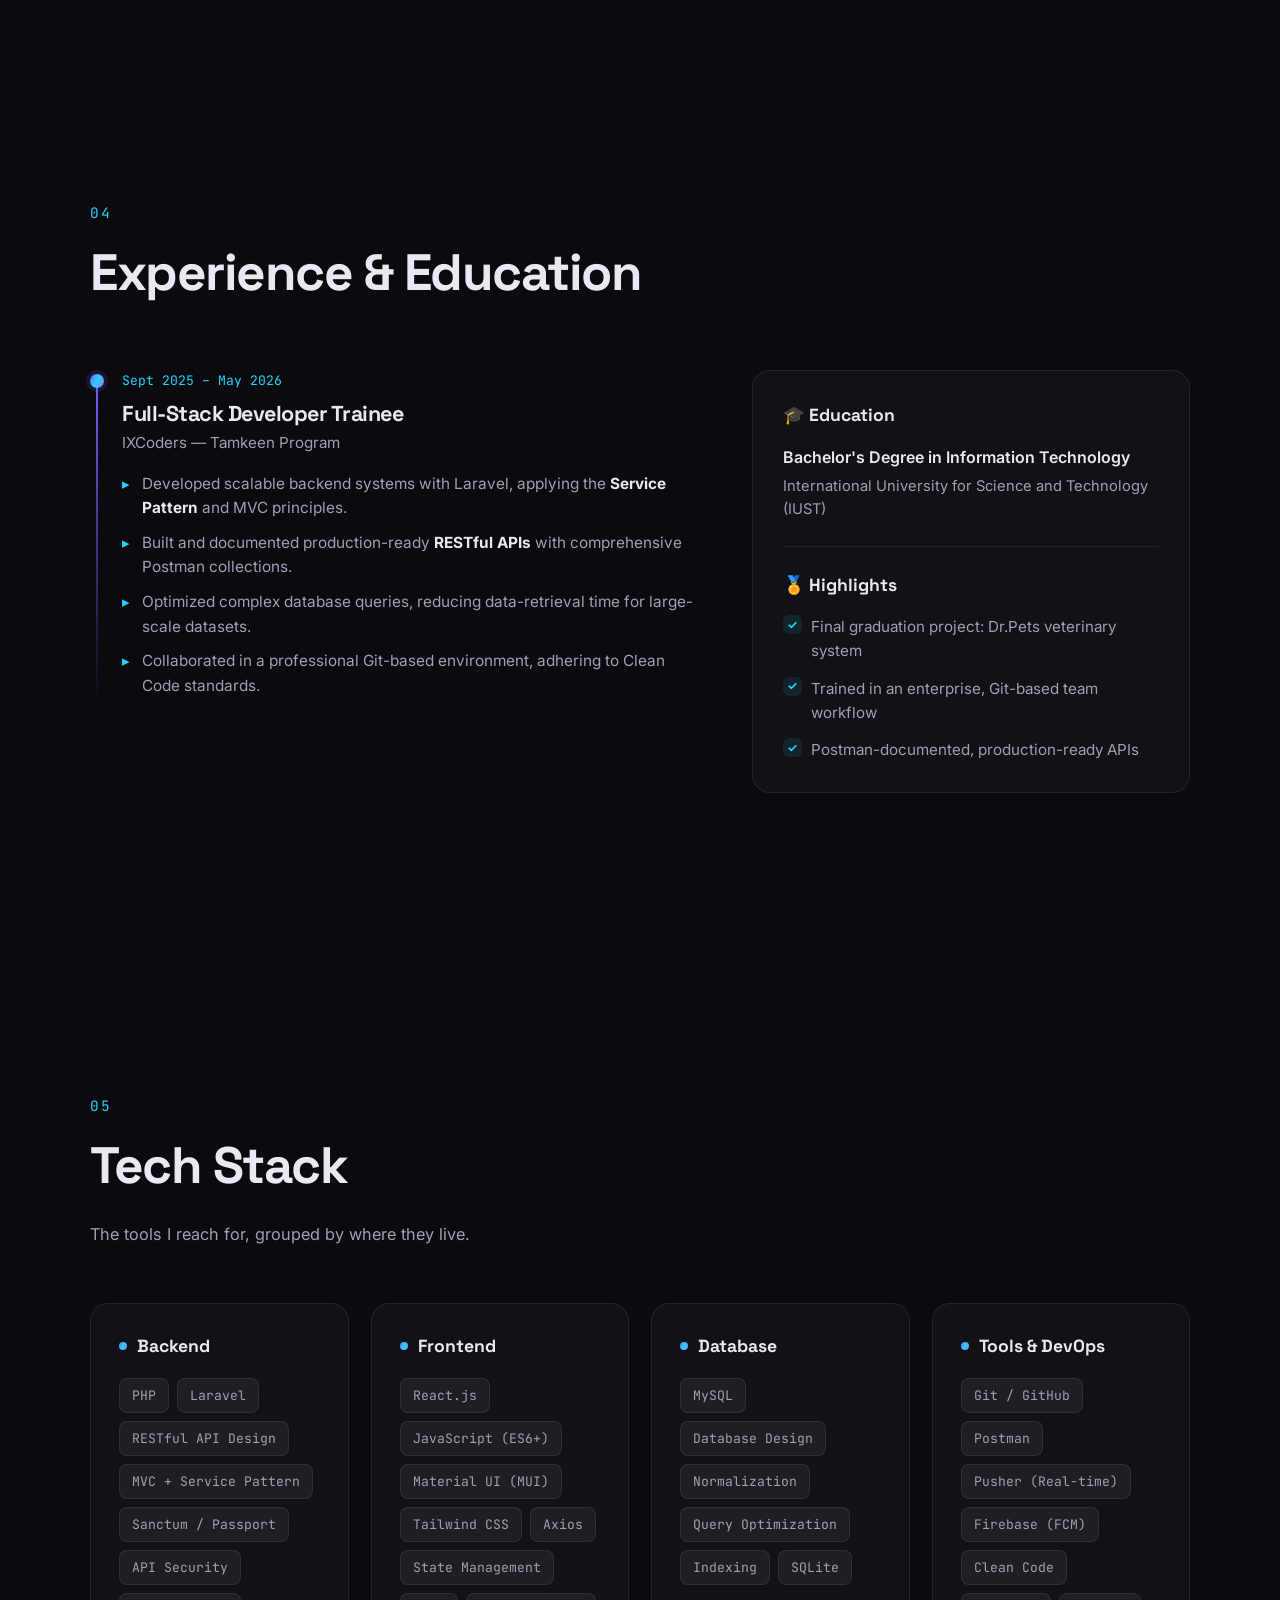
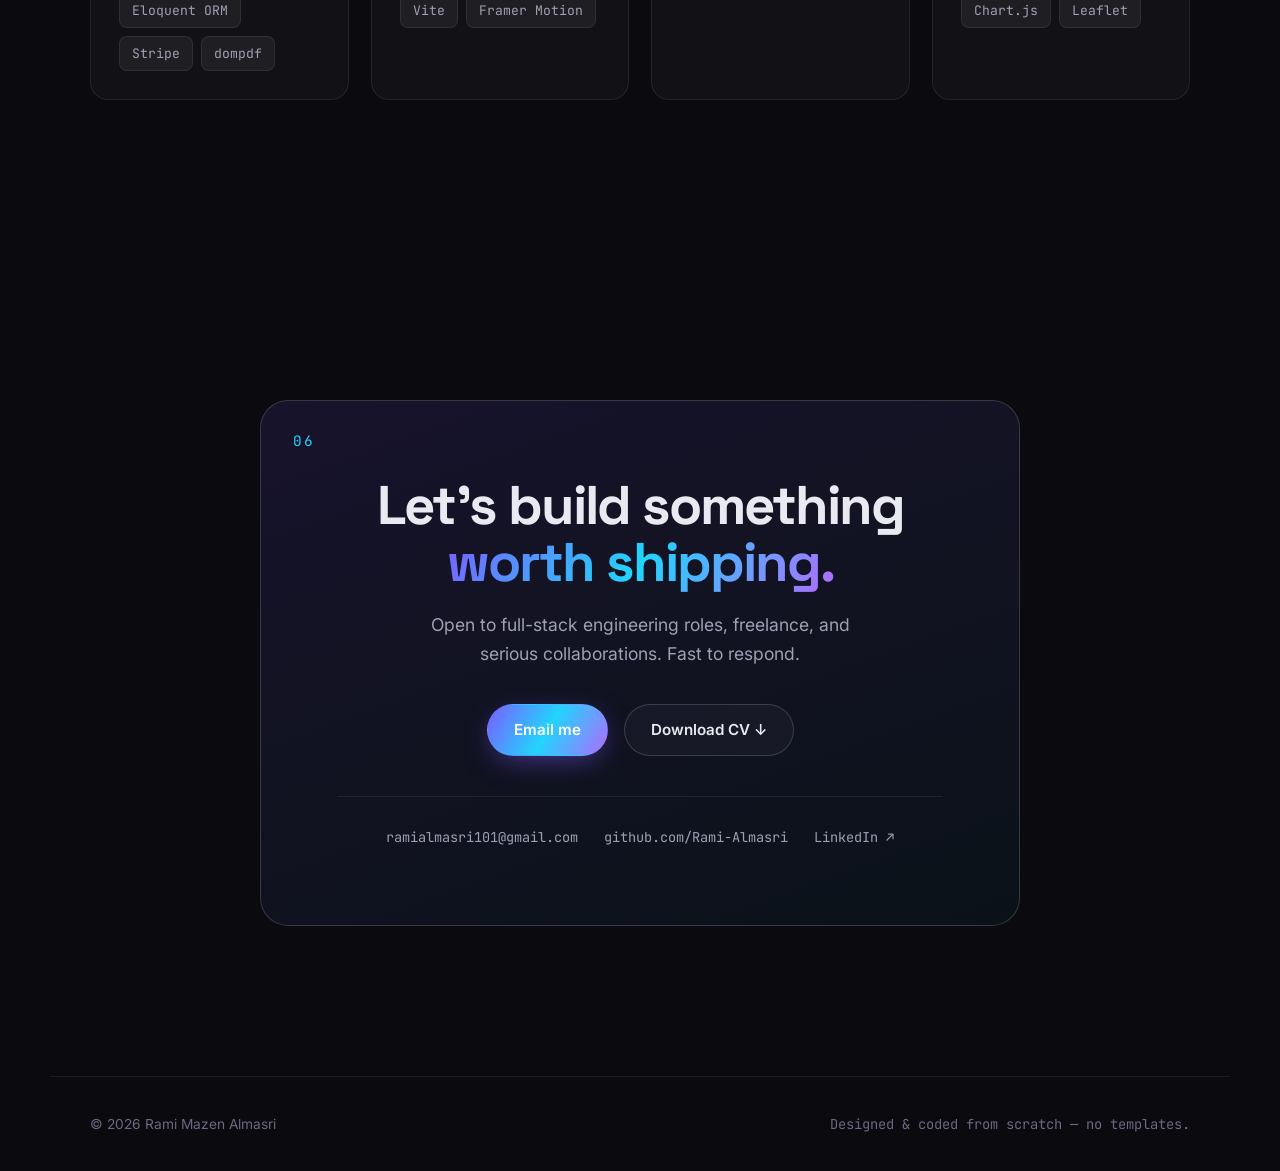
==== commit 6191d180: "Add FleetView (Fleet_maintenance) as the lead portfolio project FleetView is the in-house fleet oper" ====
--- a/index.html
+++ b/index.html
@@ -61,7 +61,7 @@
         <a href="Rami_Almasri_CV.pdf" download class="btn btn-ghost">Download CV ↓</a>
       </div>
       <div class="hero-stats reveal" style="--d:.7s">
-        <div class="stat"><span class="stat-num" data-count="6">0</span><span class="stat-label">Full-stack apps</span></div>
+        <div class="stat"><span class="stat-num" data-count="7">0</span><span class="stat-label">Full-stack apps</span></div>
         <div class="stat"><span class="stat-num" data-count="2">0</span><span class="stat-label">Live SaaS products</span></div>
         <div class="stat"><span class="stat-num" data-count="248">0</span><span class="stat-label">Product variants modeled</span></div>
       </div>
@@ -119,6 +119,7 @@
 
     <div class="filters reveal" id="filters">
       <button class="filter active" data-filter="all">All</button>
+      <button class="filter" data-filter="enterprise">Enterprise</button>
       <button class="filter" data-filter="saas">SaaS</button>
       <button class="filter" data-filter="ecommerce">E-commerce</button>
       <button class="filter" data-filter="react">React</button>
--- a/styles.css
+++ b/styles.css
@@ -338,6 +338,12 @@
   color: var(--text-dim); border: 1px dashed var(--border-strong); background: transparent;
 }
 .proj-btn.pending:hover { color: var(--accent-2); border-color: var(--accent-2); }
+/* private client systems: a badge, not a link — the repo is not public */
+.proj-btn.private {
+  color: var(--text-faint); border: 1px dashed var(--border); background: transparent;
+  cursor: default; letter-spacing: .2px;
+}
+.proj-btn.private::before { content: '🔒'; font-size: .8em; }
 
 /* code block inside preview modal */
 .cs-code {
@@ -438,6 +444,12 @@
 }
 .er-node small { display: block; font-weight: 400; color: var(--text-faint); font-family: var(--font-mono); font-size: .76rem; margin-top: 4px; }
 .cs-fine { font-size: .85rem; color: var(--text-faint); margin-top: 12px; font-style: italic; }
+.cs-section code { font-family: var(--font-mono); font-size: .88em; color: var(--accent-2); background: var(--surface-2); padding: 2px 6px; border-radius: 6px; }
+.cs-section .cs-code code { background: none; padding: 0; border-radius: 0; }
+.cs-private {
+  font-family: var(--font-mono); font-size: .84rem; color: var(--text-faint);
+  border: 1px dashed var(--border); border-radius: 100px; padding: 10px 18px; display: inline-block;
+}
 .cs-cta { margin-top: 34px; }
 
 @media (max-width: 880px) {
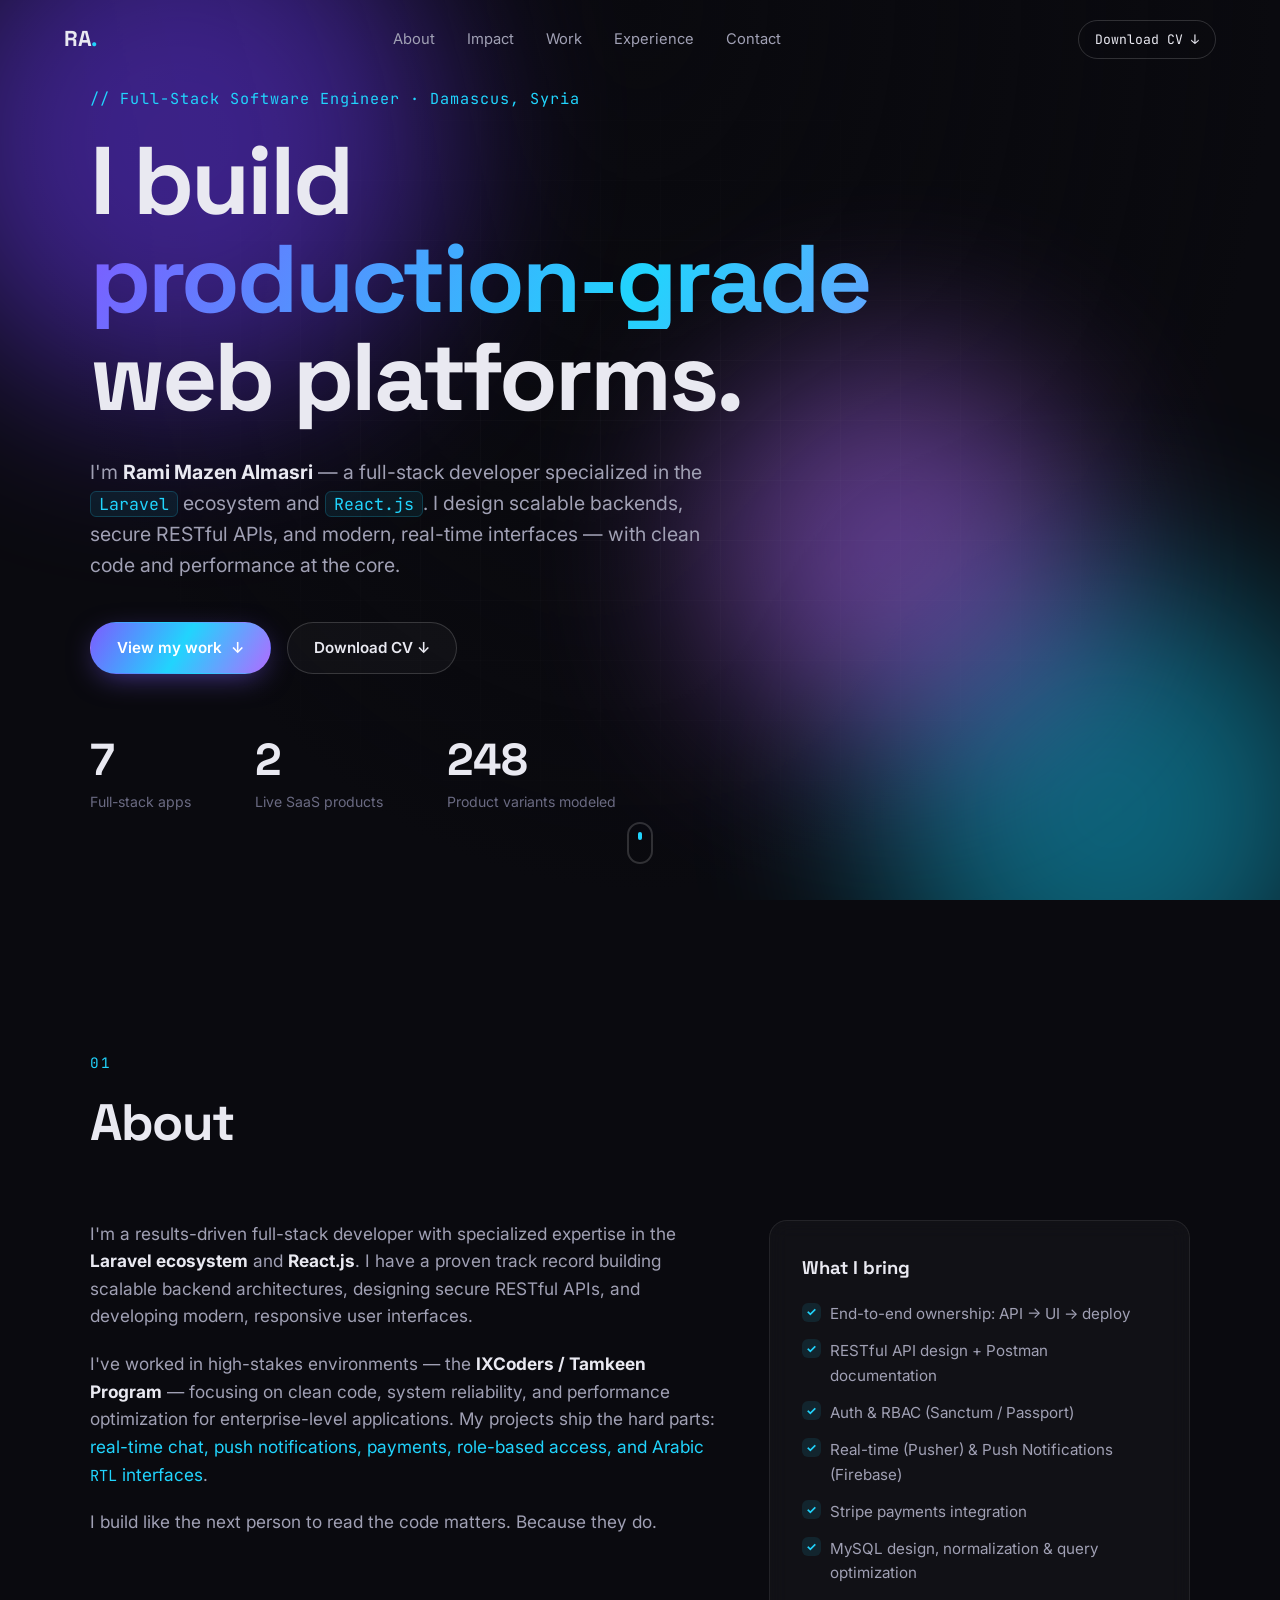
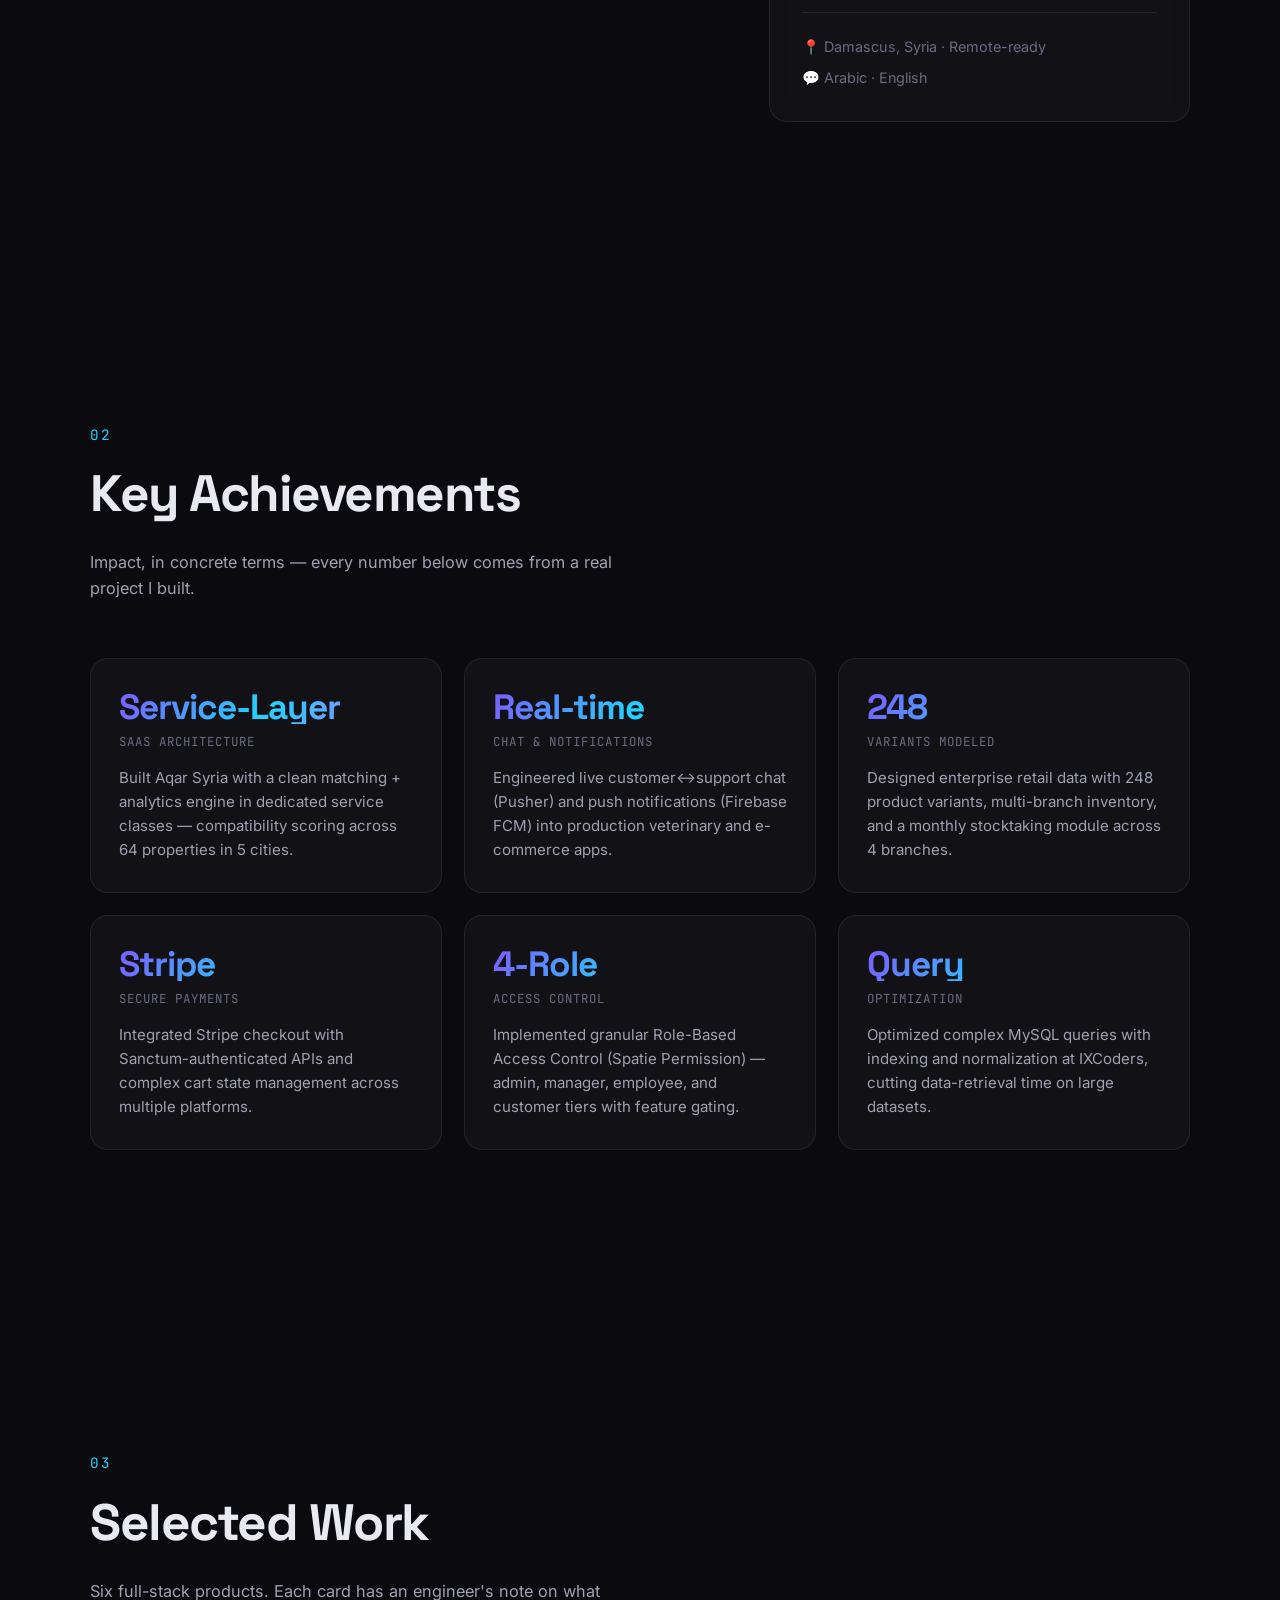
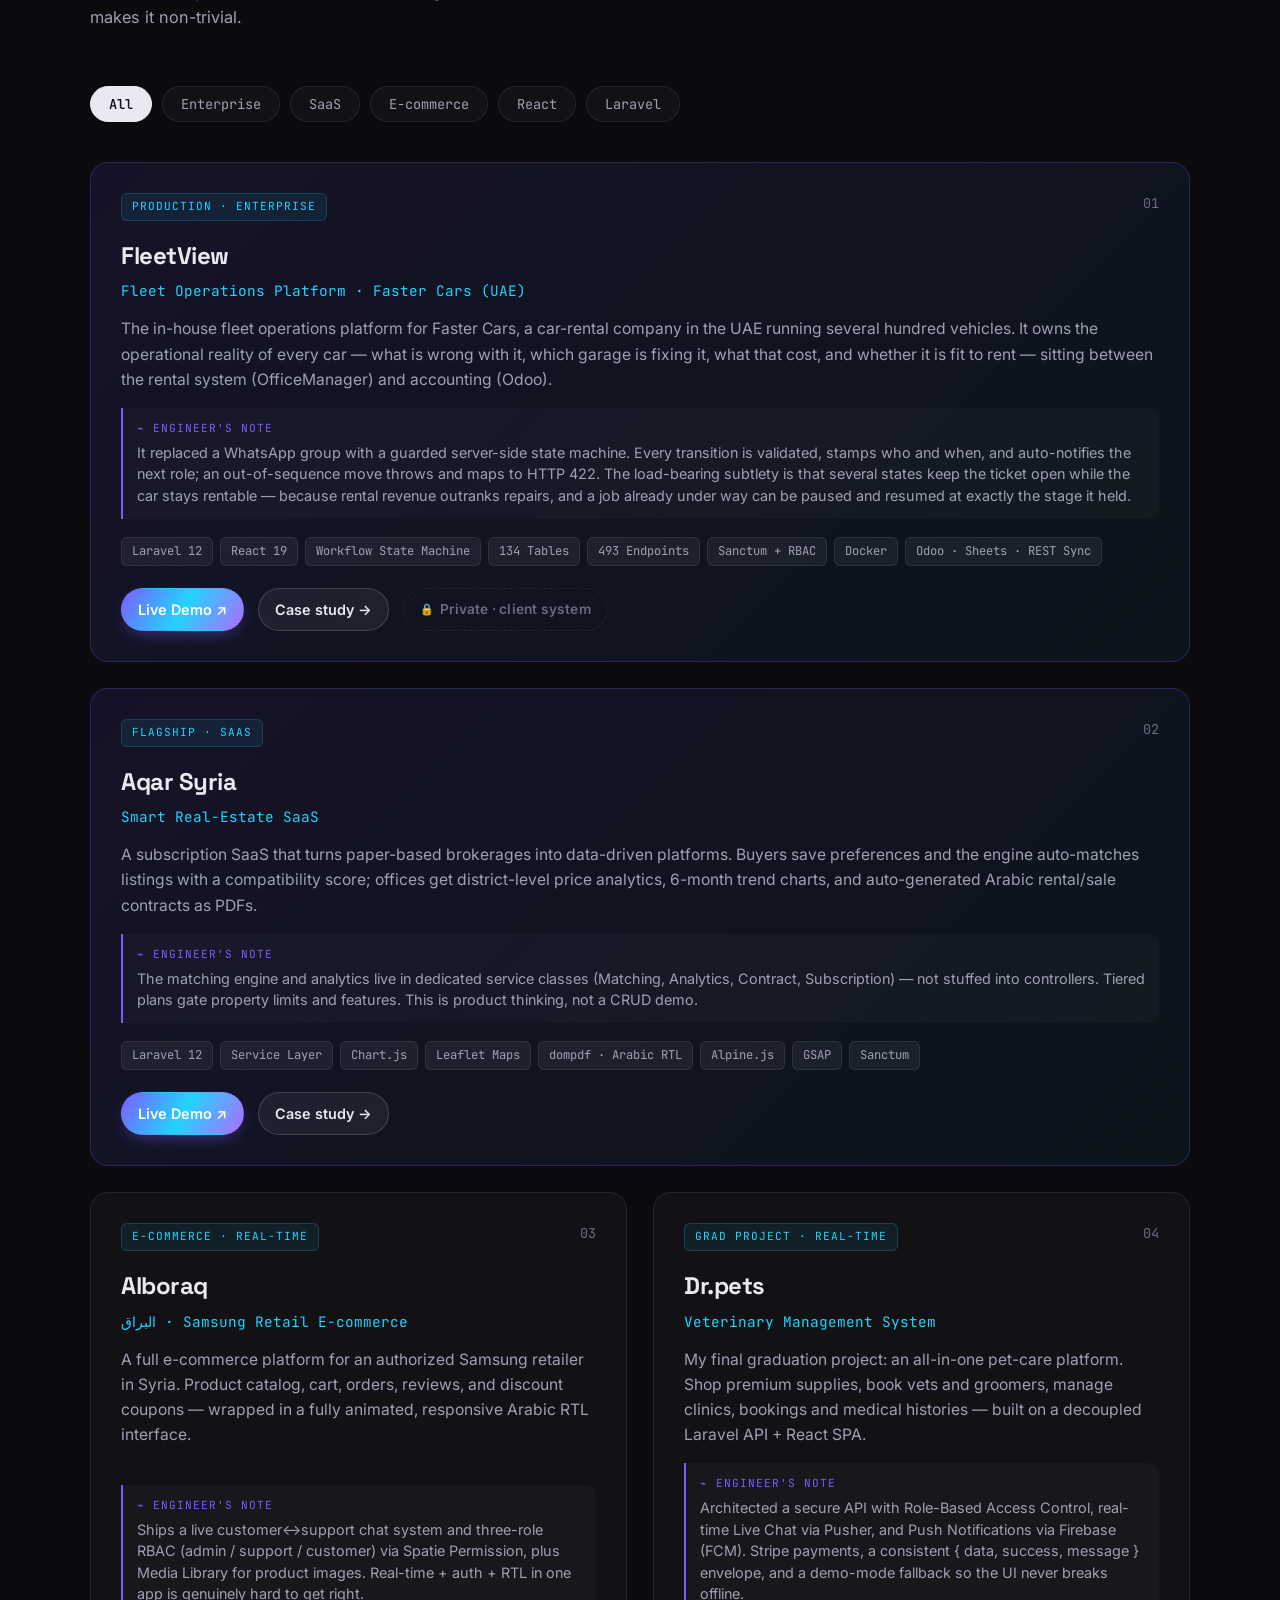
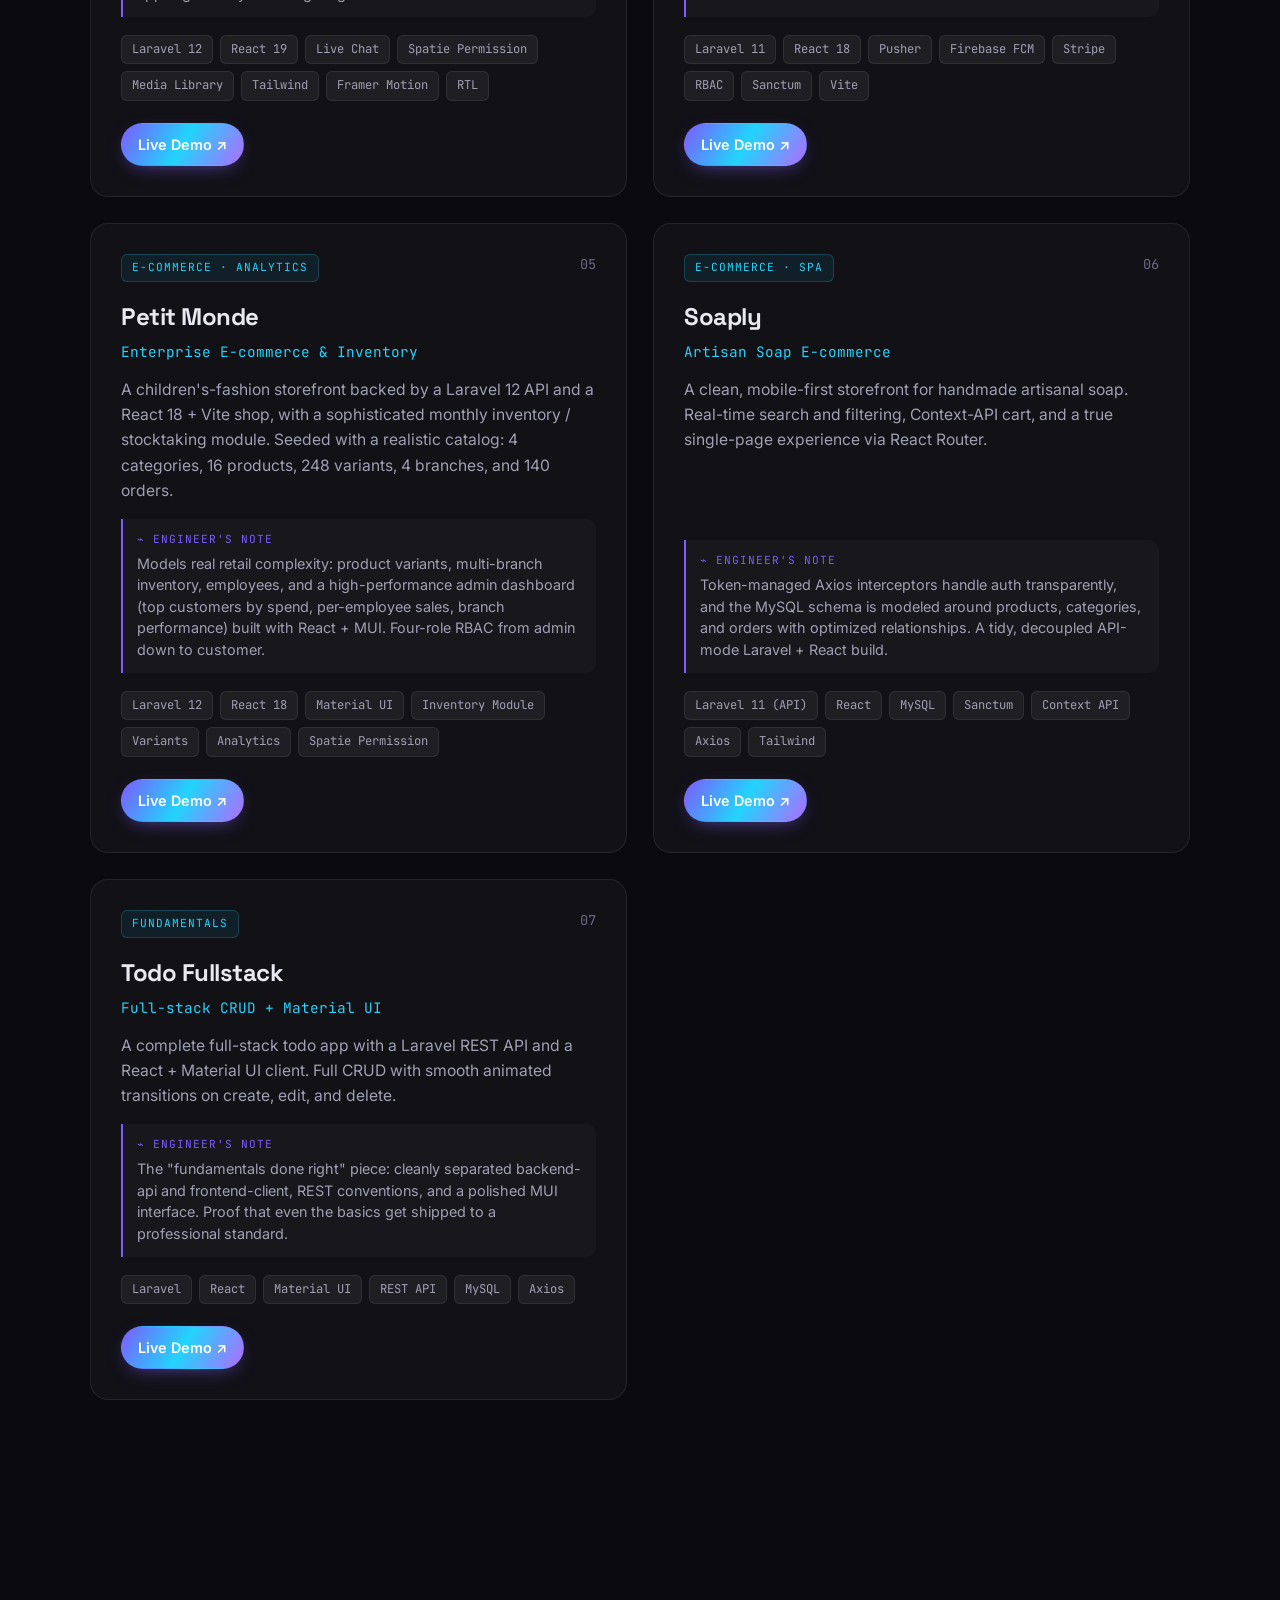
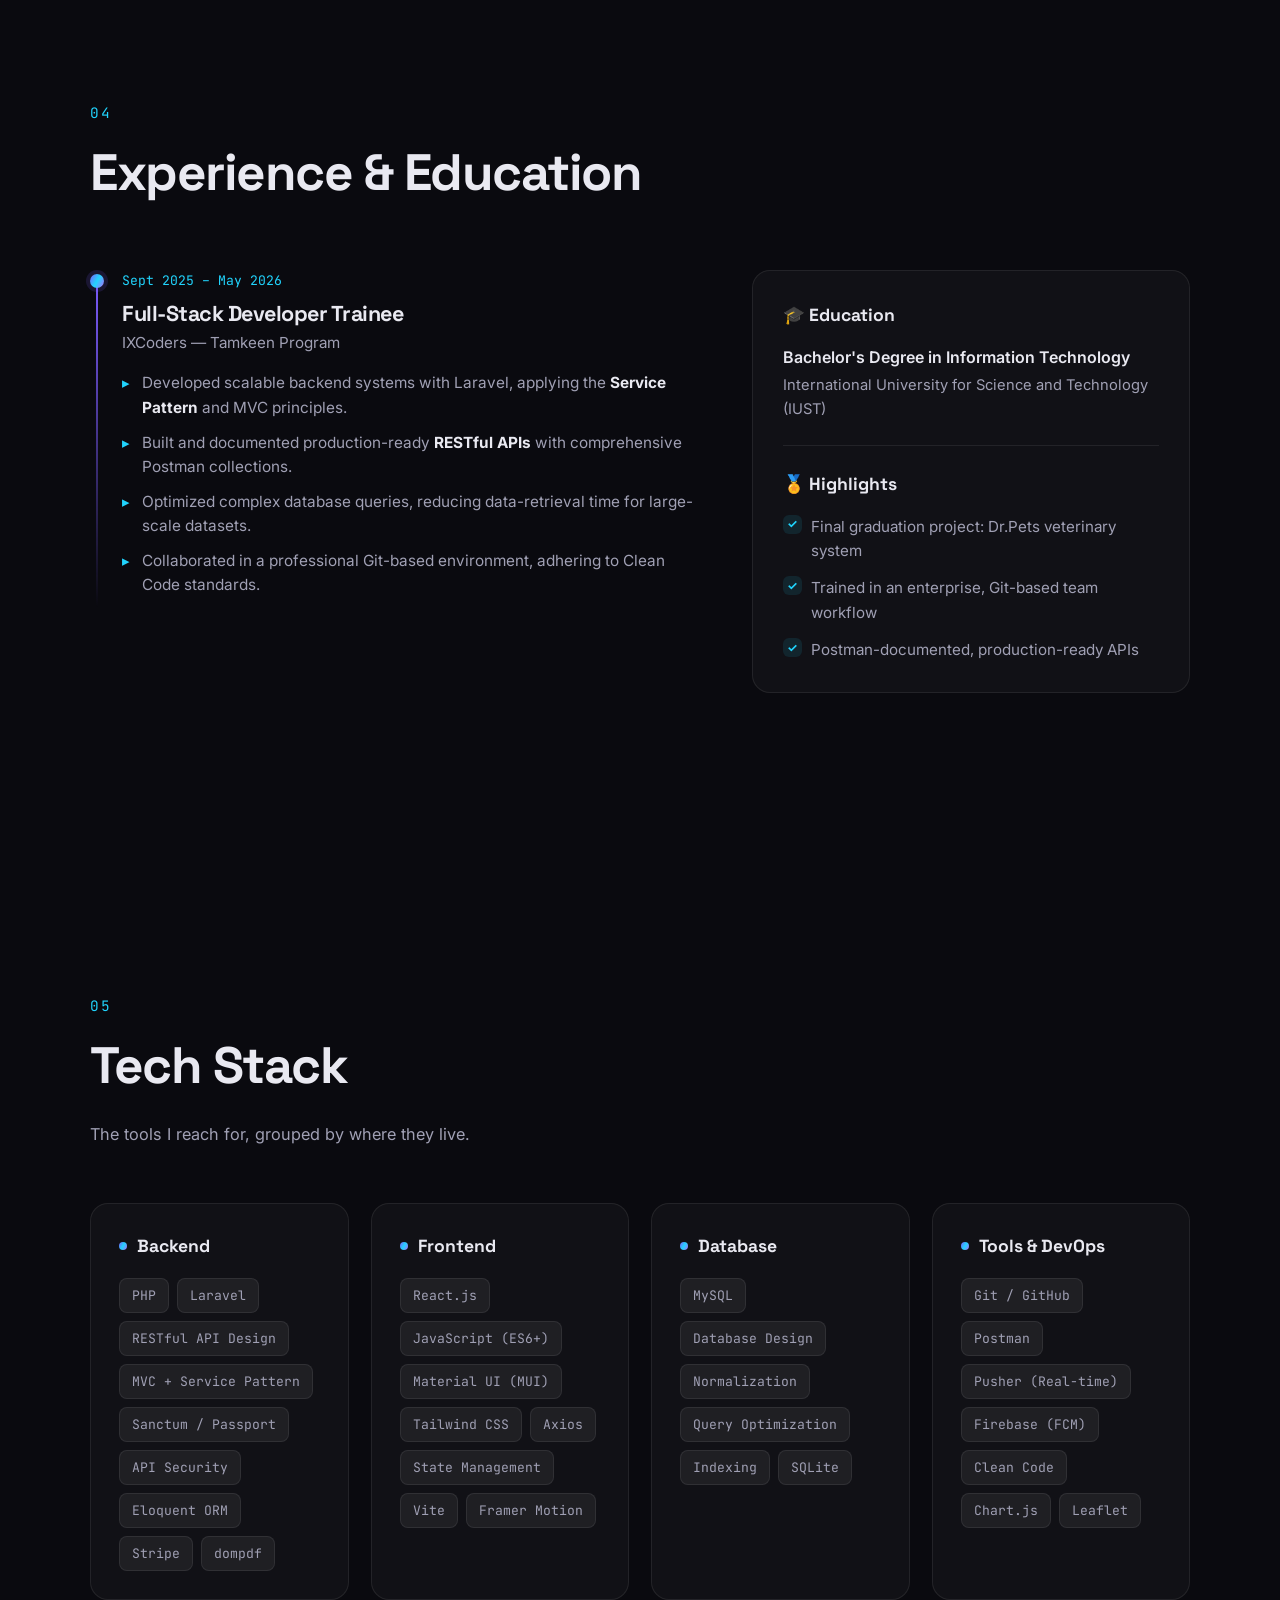
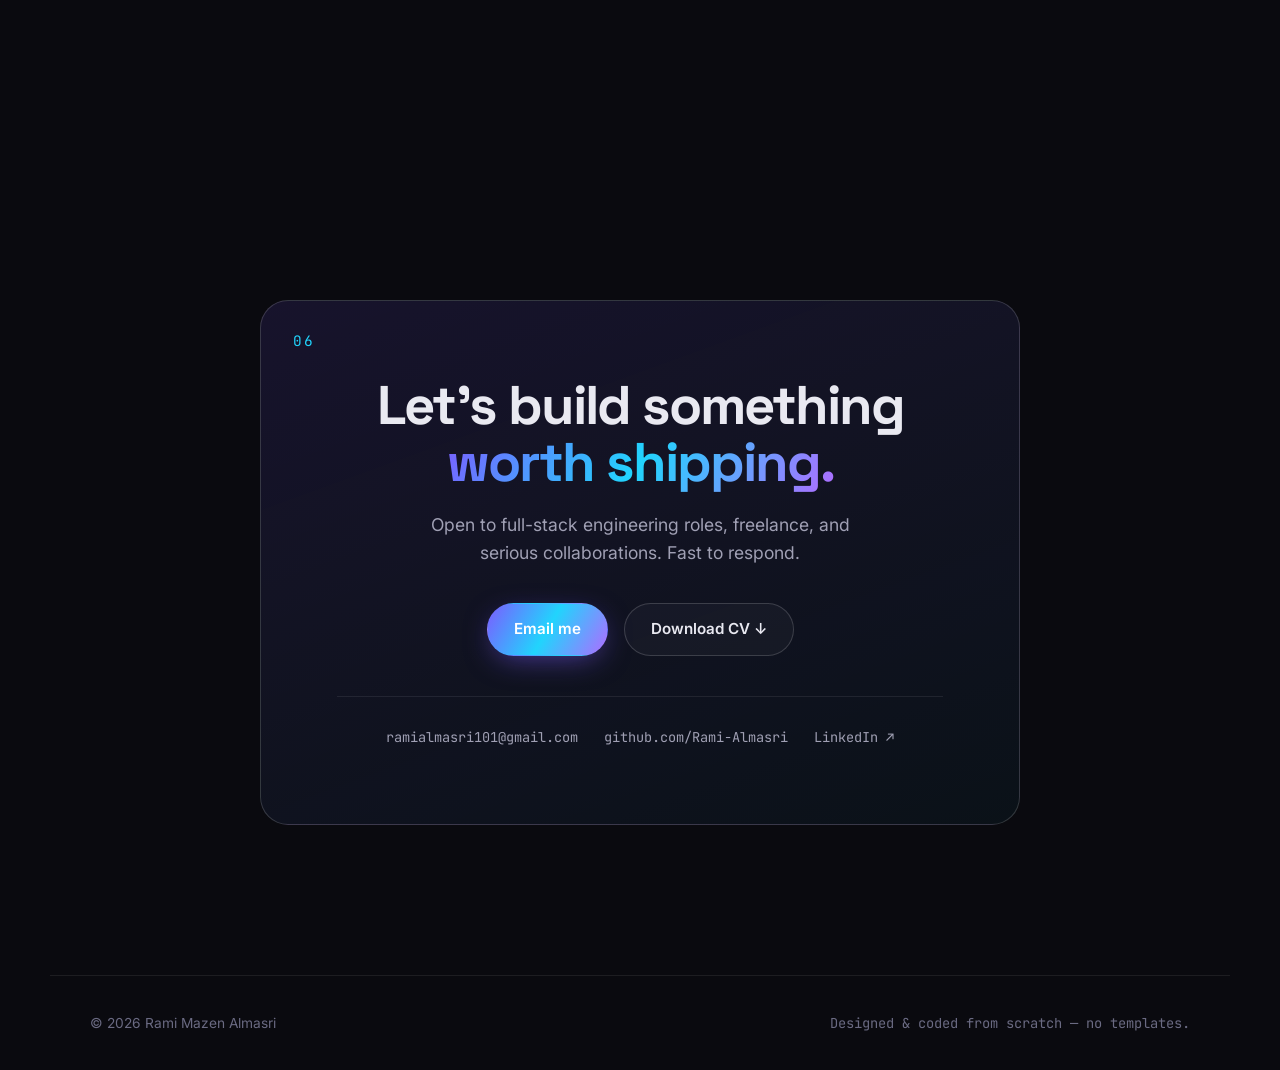
==== commit 8b1d182a: "Remove all source-code links; add FleetView interactive demo No project on the portfolio links to it" ====
--- a/index.html
+++ b/index.html
@@ -128,11 +128,6 @@
 
     <div class="projects" id="projects"><!-- injected by script.js --></div>
 
-    <div class="work-more reveal">
-      <a href="https://github.com/Rami-Almasri?tab=repositories" target="_blank" rel="noopener" class="btn btn-ghost">
-        See all repositories on GitHub ↗
-      </a>
-    </div>
   </section>
 
   <!-- EXPERIENCE + EDUCATION -->
